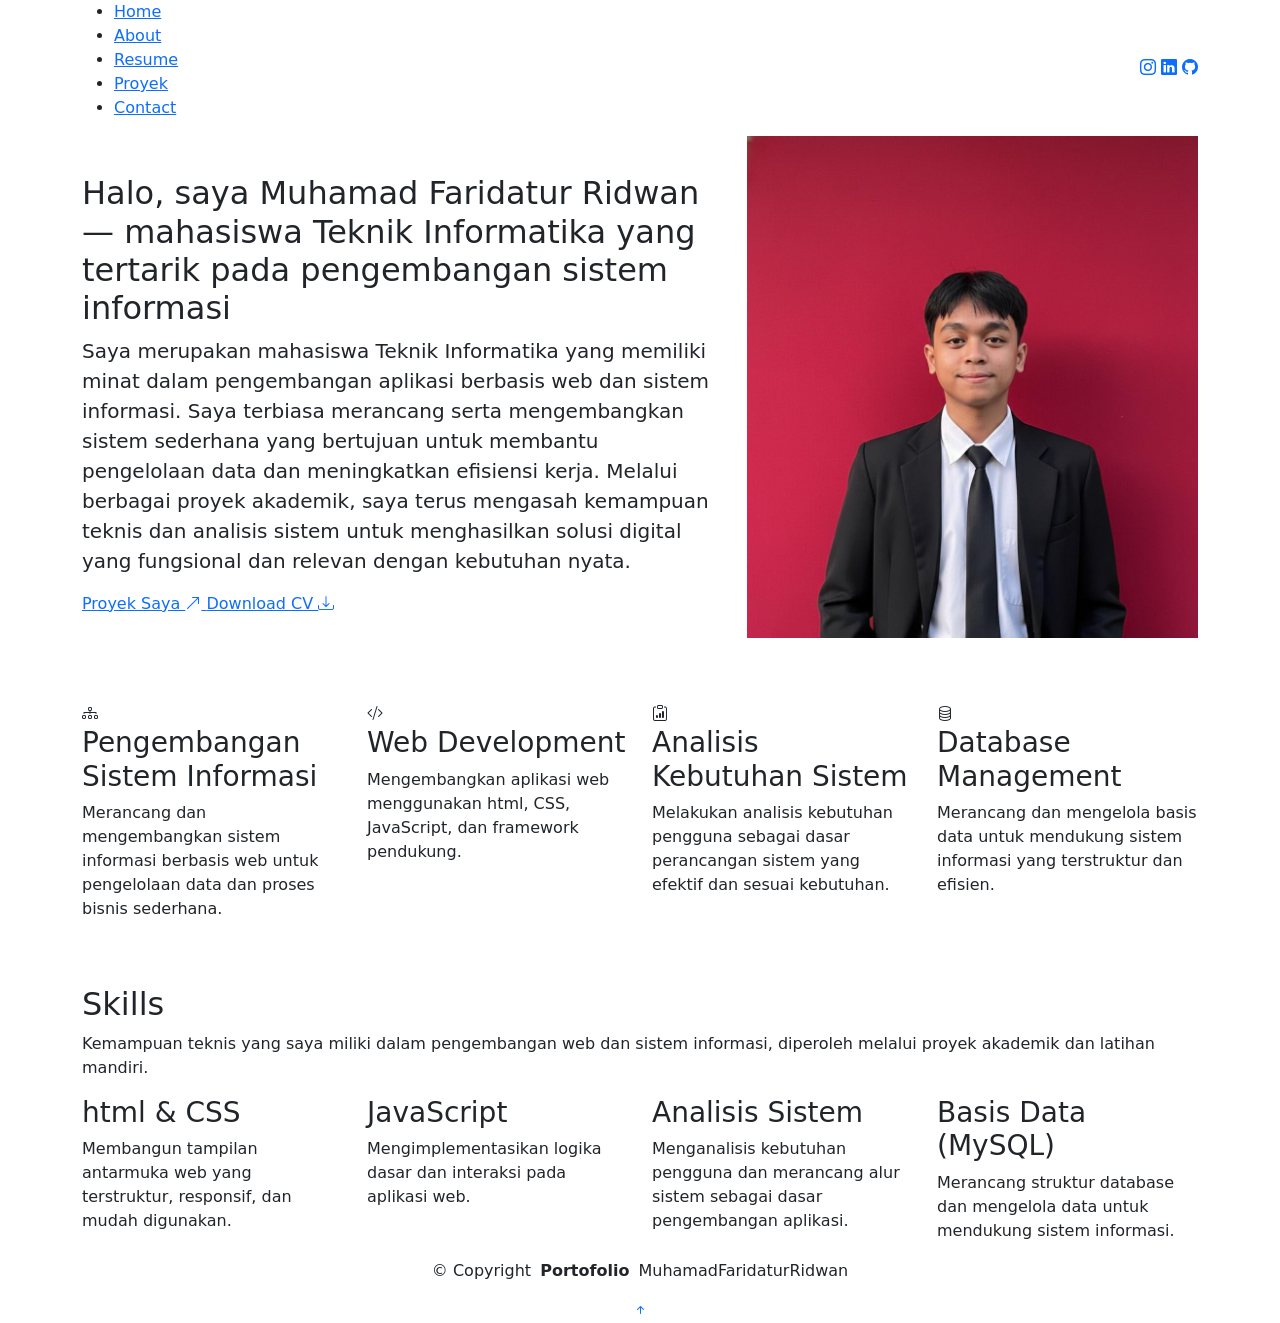
==== about.html @ bb651ae7 "tambah data" ====
<!DOCTYPE html>
<html lang="en">

<head>
  <meta charset="utf-8">
  <meta content="width=device-width, initial-scale=1.0" name="viewport">
  <title>About - Portofolio Farid</title>
  <meta name="description" content="">
  <meta name="keywords" content="">

  <!-- Favicons -->
  <link href="assets/img/favicon.png" rel="icon">
  <link href="assets/img/apple-touch-icon.png" rel="apple-touch-icon">

  <!-- Fonts -->
  <link href="https://fonts.googleapis.com" rel="preconnect">
  <link href="https://fonts.gstatic.com" rel="preconnect" crossorigin>
  <link href="https://fonts.googleapis.com/css2?family=Roboto:ital,wght@0,100;0,300;0,400;0,500;0,700;0,900;1,100;1,300;1,400;1,500;1,700;1,900&family=Poppins:ital,wght@0,100;0,200;0,300;0,400;0,500;0,600;0,700;0,800;0,900;1,100;1,200;1,300;1,400;1,500;1,600;1,700;1,800;1,900&family=Raleway:ital,wght@0,100;0,200;0,300;0,400;0,500;0,600;0,700;0,800;0,900;1,100;1,200;1,300;1,400;1,500;1,600;1,700;1,800;1,900&display=swap" rel="stylesheet">

  <!-- Vendor CSS Files -->
  <link href="assets/vendor/bootstrap/css/bootstrap.min.css" rel="stylesheet">
  <link href="assets/vendor/bootstrap-icons/bootstrap-icons.css" rel="stylesheet">
  <link href="assets/vendor/aos/aos.css" rel="stylesheet">
  <link href="assets/vendor/swiper/swiper-bundle.min.css" rel="stylesheet">
  <link href="assets/vendor/glightbox/css/glightbox.min.css" rel="stylesheet">

  <!-- Main CSS File -->
  <link href="assets/css/main.css" rel="stylesheet">

  <!-- =======================================================
  * Template Name: FolioOne
  * Template URL: https://bootstrapmade.com/folioone-bootstrap-Proyek-website-template/
  * Updated: Aug 23 2025 with Bootstrap v5.3.7
  * Author: BootstrapMade.com
  * License: https://bootstrapmade.com/license/
  ======================================================== -->
</head>

<body class="about-page">

  <header id="header" class="header d-flex align-items-center light-background sticky-top">
    <div class="container position-relative d-flex align-items-center justify-content-between">

      <!-- <a href="index.html" class="logo d-flex align-items-center me-auto me-xl-0">
      <img src="assets/img/logo.webp" alt="">
      <h1 class="sitename">FolioOne</h1> 
    </a> -->

      <nav id="navmenu" class="navmenu">
        <ul>
          <li><a href="index.html">Home</a></li>
          <li><a href="about.html" class="active">About</a></li>
          <li><a href="resume.html">Resume</a></li>
          <li><a href="proyek.html">Proyek</a></li>
          <li><a href="contact.html">Contact</a></li>
        </ul>
        <i class="mobile-nav-toggle d-xl-none bi bi-list"></i>
      </nav>

      <div class="header-social-links">
        <a href="https://www.instagram.com/mhmd.farid___?igsh=MWUzeWpzb3I0b295OQ%3D%3D&utm_source=qr" target="_blank"><i class="bi bi-instagram"></i></a>
        <a href="#" class="linkedin"><i class="bi bi-linkedin"></i></a>
        <a href="https://github.com/MuhamadFaridaturRidwan" target="_blank"><i class="bi bi-github"></i></a>
      </div>

    </div>
  </header>

  <main class="main">

    <!-- About Section -->
    <section id="about" class="about section">

      <div class="container" data-aos="fade-up" data-aos-delay="100">

        <!-- Intro + Photo -->
        <div class="row align-items-center justify-content-between gy-5 mb-5">
          <div class="col-lg-7" data-aos="fade-right" data-aos-delay="150">
            <div class="intro-content">
              <span class="eyebrow"></span>
              <h2 class="headline">Halo, saya Muhamad Faridatur Ridwan — mahasiswa Teknik Informatika yang tertarik pada pengembangan sistem informasi</h2>
              <p class="lead">
                Saya merupakan mahasiswa Teknik Informatika yang memiliki minat dalam pengembangan aplikasi berbasis web dan sistem informasi. Saya terbiasa merancang serta mengembangkan sistem sederhana yang bertujuan untuk membantu pengelolaan data dan meningkatkan efisiensi kerja. Melalui berbagai proyek akademik, saya terus mengasah kemampuan teknis dan analisis sistem untuk menghasilkan solusi digital yang fungsional dan relevan dengan kebutuhan nyata.
              </p>

              <div class="cta-group">
                <a href="proyek.html" class="btn-ghost">
                  Proyek Saya <i class="bi bi-arrow-up-right"></i>
                </a>
                <a href="https://docs.google.com/document/d/1pz1nrlSMj72e4f4Q3rbwVtAi1f0vHQRK/edit?usp=sharing&ouid=103524165525950523992&rtpof=true&sd=true" target="_blank" class="link-underline">
                  Download CV <i class="bi bi-download"></i>
                </a>
              </div>
            </div>
          </div>

          <div class="col-lg-5" data-aos="zoom-in" data-aos-delay="250">
            <figure class="profile-figure text-center text-lg-end">
              <img src="assets/img/profile/farid.jpeg" alt="Portrait of Alex" class="img-fluid profile-photo">
            </figure>
          </div>
        </div>
        <!-- End Intro + Photo -->

        <!-- Skills Grid -->
        <div class="mb-5">
          <div class="row g-4">
            <div class="col-6 col-md-4 col-lg-3" data-aos="fade-up" data-aos-delay="120">
              <div class="skill-item">
                <i class="bi bi-diagram-3"></i>
                <h3>Pengembangan Sistem Informasi</h3>
                <p>Merancang dan mengembangkan sistem informasi berbasis web untuk pengelolaan data dan proses bisnis sederhana.</p>
              </div>
            </div>
            <div class="col-6 col-md-4 col-lg-3" data-aos="fade-up" data-aos-delay="180">
              <div class="skill-item">
                <i class="bi bi-code-slash"></i>
                <h3>Web Development</h3>
                <p>Mengembangkan aplikasi web menggunakan html, CSS, JavaScript, dan framework pendukung.</p>
              </div>
            </div>
            <div class="col-6 col-md-4 col-lg-3" data-aos="fade-up" data-aos-delay="240">
              <div class="skill-item">
                <i class="bi bi-clipboard-data"></i>
                <h3>Analisis Kebutuhan Sistem</h3>
                <p>Melakukan analisis kebutuhan pengguna sebagai dasar perancangan sistem yang efektif dan sesuai kebutuhan.</p>
              </div>
            </div>
            <div class="col-6 col-md-4 col-lg-3" data-aos="fade-up" data-aos-delay="300">
              <div class="skill-item">
                <i class="bi bi-database"></i>
                <h3>Database Management</h3>
                <p>Merancang dan mengelola basis data untuk mendukung sistem informasi yang terstruktur dan efisien.</p>
              </div>
            </div>
          </div>
        </div>
        <!-- End Skills Grid -->

      </div>

    </section><!-- /About Section -->

        <!-- Skills Section -->
    <section id="skills" class="skills section">

        <!-- Section Title -->
        <div class="container section-title" data-aos="fade-up">
          <h2>Skills</h2>
          <p>Kemampuan teknis yang saya miliki dalam pengembangan web dan sistem informasi, diperoleh melalui proyek akademik dan latihan mandiri.</p>
        </div><!-- End Section Title -->

        <div class="container" data-aos="fade-up" data-aos-delay="100">

          <div class="row g-4 skills-animation">

            <div class="col-md-6 col-lg-3" data-aos="fade-up" data-aos-delay="100">
              <div class="skill-box">
                <h3>html & CSS</h3>
                <p>Membangun tampilan antarmuka web yang terstruktur, responsif, dan mudah digunakan.</p>
              </div>
            </div>

            <div class="col-md-6 col-lg-3" data-aos="fade-up" data-aos-delay="200">
              <div class="skill-box">
                <h3>JavaScript</h3>
                <p>Mengimplementasikan logika dasar dan interaksi pada aplikasi web.</p>
              </div>
            </div>

            <div class="col-md-6 col-lg-3" data-aos="fade-up" data-aos-delay="300">
              <div class="skill-box">
                <h3>Analisis Sistem</h3>
                <p>Menganalisis kebutuhan pengguna dan merancang alur sistem sebagai dasar pengembangan aplikasi.</p>
              </div>
            </div>

            <div class="col-md-6 col-lg-3" data-aos="fade-up" data-aos-delay="400">
              <div class="skill-box">
                <h3>Basis Data (MySQL)</h3>
                <p>Merancang struktur database dan mengelola data untuk mendukung sistem informasi.</p>
              </div>
            </div>

          </div>

        </div>

      </section><!-- /Skills Section -->

  </main>

  <footer id="footer" class="footer">

    <div class="container">
      <div class="copyright text-center ">
        <p>© <span>Copyright</span> <strong class="px-1 sitename">Portofolio</strong> <span>MuhamadFaridaturRidwan<br></span></p>
      </div>
    </div>

  </footer>

  <!-- Scroll Top -->
  <a href="#" id="scroll-top" class="scroll-top d-flex align-items-center justify-content-center"><i class="bi bi-arrow-up-short"></i></a>

  <!-- Preloader -->
  <div id="preloader"></div>

  <!-- Vendor JS Files -->
  <script src="assets/vendor/bootstrap/js/bootstrap.bundle.min.js"></script>
  <script src="assets/vendor/html-email-form/validate.js"></script>
  <script src="assets/vendor/aos/aos.js"></script>
  <script src="assets/vendor/typed.js/typed.umd.js"></script>
  <script src="assets/vendor/waypoints/noframework.waypoints.js"></script>
  <script src="assets/vendor/purecounter/purecounter_vanilla.js"></script>
  <script src="assets/vendor/swiper/swiper-bundle.min.js"></script>
  <script src="assets/vendor/imagesloaded/imagesloaded.pkgd.min.js"></script>
  <script src="assets/vendor/isotope-layout/isotope.pkgd.min.js"></script>
  <script src="assets/vendor/glightbox/js/glightbox.min.js"></script>

  <!-- Main JS File -->
  <script src="assets/js/main.js"></script>

</body>

</html>
---- assets/css/main.css ----
/**
* Template Name: FolioOne
* Template URL: https://bootstrapmade.com/folioone-bootstrap-portfolio-website-template/
* Updated: Aug 23 2025 with Bootstrap v5.3.7
* Author: BootstrapMade.com
* License: https://bootstrapmade.com/license/
*/

/*--------------------------------------------------------------
# Font & Color Variables
# Help: https://bootstrapmade.com/color-system/
--------------------------------------------------------------*/
/* Fonts */
:root {
  --default-font: "Roboto",  system-ui, -apple-system, "Segoe UI", Roboto, "Helvetica Neue", Arial, "Noto Sans", "Liberation Sans", sans-serif, "Apple Color Emoji", "Segoe UI Emoji", "Segoe UI Symbol", "Noto Color Emoji";
  --heading-font: "Raleway",  sans-serif;
  --nav-font: "Poppins",  sans-serif;
}

/* Global Colors - The following color variables are used throughout the website. Updating them here will change the color scheme of the entire website */
:root { 
  --background-color: #101a20; /* Background color for the entire website, including individual sections */
  --default-color: #e7f2f7; /* Default color used for the majority of the text content across the entire website */
  --heading-color: #ffffff; /* Color for headings, subheadings and title throughout the website */
  --accent-color: #1387c1; /* Accent color that represents your brand on the website. It's used for buttons, links, and other elements that need to stand out */
  --surface-color: #141f26; /* The surface color is used as a background of boxed elements within sections, such as cards, icon boxes, or other elements that require a visual separation from the global background. */
  --contrast-color: #ffffff; /* Contrast color for text, ensuring readability against backgrounds of accent, heading, or default colors. */
}

/* Nav Menu Colors - The following color variables are used specifically for the navigation menu. They are separate from the global colors to allow for more customization options */
:root {
  --nav-color: #ffffff;  /* The default color of the main navmenu links */
  --nav-hover-color: #1387c1; /* Applied to main navmenu links when they are hovered over or active */
  --nav-mobile-background-color: #213642; /* Used as the background color for mobile navigation menu */
  --nav-dropdown-background-color: #051117; /* Used as the background color for dropdown items that appear when hovering over primary navigation items */
  --nav-dropdown-color: #e7f2f7; /* Used for navigation links of the dropdown items in the navigation menu. */
  --nav-dropdown-hover-color: #1387c1; /* Similar to --nav-hover-color, this color is applied to dropdown navigation links when they are hovered over. */
}

/* Color Presets - These classes override global colors when applied to any section or element, providing reuse of the sam color scheme. */

.light-background {
  --background-color: #142027;
  --surface-color: #325264;
}

.dark-background {
  --background-color: #0b1419;
  --default-color: #ffffff;
  --heading-color: #ffffff;
  --surface-color: #252525;
  --contrast-color: #ffffff;
}

/* Smooth scroll */
:root {
  scroll-behavior: smooth;
}

/*--------------------------------------------------------------
# General Styling & Shared Classes
--------------------------------------------------------------*/
body {
  color: var(--default-color);
  background-color: var(--background-color);
  font-family: var(--default-font);
}

a {
  color: var(--accent-color);
  text-decoration: none;
  transition: 0.3s;
}

a:hover {
  color: color-mix(in srgb, var(--accent-color), transparent 25%);
  text-decoration: none;
}

h1,
h2,
h3,
h4,
h5,
h6 {
  color: var(--heading-color);
  font-family: var(--heading-font);
}

/* PHP Email Form Messages
------------------------------*/
.php-email-form .error-message {
  display: none;
  background: #df1529;
  color: #ffffff;
  text-align: left;
  padding: 15px;
  margin-bottom: 24px;
  font-weight: 600;
}

.php-email-form .sent-message {
  display: none;
  color: #ffffff;
  background: #059652;
  text-align: center;
  padding: 15px;
  margin-bottom: 24px;
  font-weight: 600;
}

.php-email-form .loading {
  display: none;
  background: var(--surface-color);
  text-align: center;
  padding: 15px;
  margin-bottom: 24px;
}

.php-email-form .loading:before {
  content: "";
  display: inline-block;
  border-radius: 50%;
  width: 24px;
  height: 24px;
  margin: 0 10px -6px 0;
  border: 3px solid var(--accent-color);
  border-top-color: var(--surface-color);
  animation: php-email-form-loading 1s linear infinite;
}

@keyframes php-email-form-loading {
  0% {
    transform: rotate(0deg);
  }

  100% {
    transform: rotate(360deg);
  }
}

/*--------------------------------------------------------------
# Global Header
--------------------------------------------------------------*/
.header {
  --background-color: rgba(255, 255, 255, 0);
  color: var(--default-color);
  background-color: var(--background-color);
  padding: 15px 0;
  transition: all 0.5s;
  z-index: 997;
  border-bottom: 1px solid color-mix(in srgb, var(--default-color), transparent 92%);
}

.header .logo {
  line-height: 1;
}

.header .logo img {
  max-height: 36px;
  margin-right: 8px;
}

.header .logo h1 {
  font-size: 32px;
  margin: 0;
  font-weight: 400;
  color: var(--heading-color);
}

.header .header-social-links {
  padding-right: 15px;
}

.header .header-social-links a {
  color: color-mix(in srgb, var(--default-color), transparent 40%);
  padding-left: 6px;
  display: inline-block;
  transition: 0.3s;
  font-size: 16px;
}

.header .header-social-links a:hover {
  color: var(--default-color);
}

.header .header-social-links a i {
  line-height: 0px;
}

@media (max-width: 1200px) {
  .header .logo {
    order: 1;
  }

  .header .header-social-links {
    order: 2;
  }

  .header .navmenu {
    order: 3;
  }
}

/* Global Header on Scroll
------------------------------*/
.scrolled .header {
  --background-color: rgba(16, 26, 32, 0.9);
}

/*--------------------------------------------------------------
# Navigation Menu
--------------------------------------------------------------*/
/* Desktop Navigation */
@media (min-width: 1200px) {
  .navmenu {
    padding: 0;
  }

  .navmenu ul {
    margin: 0;
    padding: 0;
    display: flex;
    list-style: none;
    align-items: center;
  }

  .navmenu li {
    position: relative;
  }

  .navmenu>ul>li {
    white-space: nowrap;
    padding: 15px 28px 15px 0;
  }

  .navmenu>ul>li:last-child {
    padding-right: 0;
  }

  .navmenu a,
  .navmenu a:focus {
    color: var(--nav-color);
    font-size: 15px;
    padding: 0 2px;
    font-family: var(--nav-font);
    font-weight: 400;
    display: flex;
    align-items: center;
    justify-content: space-between;
    white-space: nowrap;
    transition: 0.3s;
    position: relative;
  }

  .navmenu a i,
  .navmenu a:focus i {
    font-size: 12px;
    line-height: 0;
    margin-left: 5px;
    transition: 0.3s;
  }

  .navmenu>ul>li>a:before {
    content: "";
    position: absolute;
    height: 2px;
    bottom: -6px;
    left: 0;
    background-color: var(--nav-hover-color);
    visibility: hidden;
    width: 0px;
    transition: all 0.3s ease-in-out 0s;
  }

  .navmenu a:hover:before,
  .navmenu li:hover>a:before,
  .navmenu .active:before {
    visibility: visible;
    width: 25px;
  }

  .navmenu li:hover>a,
  .navmenu .active,
  .navmenu .active:focus {
    color: var(--nav-hover-color);
  }

  .navmenu .dropdown ul {
    margin: 0;
    padding: 10px 0;
    background: var(--nav-dropdown-background-color);
    display: block;
    position: absolute;
    visibility: hidden;
    left: -5px;
    top: 130%;
    opacity: 0;
    transition: 0.3s;
    border-radius: 4px;
    z-index: 99;
    box-shadow: 0px 0px 30px rgba(0, 0, 0, 0.1);
  }

  .navmenu .dropdown ul li {
    min-width: 200px;
  }

  .navmenu .dropdown ul a {
    padding: 10px 20px;
    font-size: 15px;
    text-transform: none;
    color: var(--nav-dropdown-color);
  }

  .navmenu .dropdown ul a i {
    font-size: 12px;
  }

  .navmenu .dropdown ul a:hover,
  .navmenu .dropdown ul .active:hover,
  .navmenu .dropdown ul li:hover>a {
    color: var(--nav-dropdown-hover-color);
  }

  .navmenu .dropdown:hover>ul {
    opacity: 1;
    top: 100%;
    visibility: visible;
  }

  .navmenu .dropdown .dropdown ul {
    top: 0;
    left: -90%;
    visibility: hidden;
  }

  .navmenu .dropdown .dropdown:hover>ul {
    opacity: 1;
    top: 0;
    left: -100%;
    visibility: visible;
  }
}

/* Mobile Navigation */
@media (max-width: 1199px) {
  .mobile-nav-toggle {
    color: var(--nav-color);
    font-size: 28px;
    line-height: 0;
    margin-right: 10px;
    cursor: pointer;
    transition: color 0.3s;
  }

  .navmenu {
    padding: 0;
    z-index: 9997;
  }

  .navmenu ul {
    display: none;
    list-style: none;
    position: absolute;
    inset: 60px 20px 20px 20px;
    padding: 10px 0;
    margin: 0;
    border-radius: 6px;
    background-color: var(--nav-mobile-background-color);
    border: 1px solid color-mix(in srgb, var(--default-color), transparent 90%);
    box-shadow: none;
    overflow-y: auto;
    transition: 0.3s;
    z-index: 9998;
  }

  .navmenu a,
  .navmenu a:focus {
    color: var(--nav-dropdown-color);
    padding: 10px 20px;
    font-family: var(--nav-font);
    font-size: 17px;
    font-weight: 500;
    display: flex;
    align-items: center;
    justify-content: space-between;
    white-space: nowrap;
    transition: 0.3s;
  }

  .navmenu a i,
  .navmenu a:focus i {
    font-size: 12px;
    line-height: 0;
    margin-left: 5px;
    width: 30px;
    height: 30px;
    display: flex;
    align-items: center;
    justify-content: center;
    border-radius: 50%;
    transition: 0.3s;
    background-color: color-mix(in srgb, var(--accent-color), transparent 90%);
  }

  .navmenu a i:hover,
  .navmenu a:focus i:hover {
    background-color: var(--accent-color);
    color: var(--contrast-color);
  }

  .navmenu a:hover,
  .navmenu .active,
  .navmenu .active:focus {
    color: var(--nav-dropdown-hover-color);
  }

  .navmenu .active i,
  .navmenu .active:focus i {
    background-color: var(--accent-color);
    color: var(--contrast-color);
    transform: rotate(180deg);
  }

  .navmenu .dropdown ul {
    position: static;
    display: none;
    z-index: 99;
    padding: 10px 0;
    margin: 10px 20px;
    background-color: var(--nav-dropdown-background-color);
    transition: all 0.5s ease-in-out;
  }

  .navmenu .dropdown ul ul {
    background-color: rgba(33, 37, 41, 0.1);
  }

  .navmenu .dropdown>.dropdown-active {
    display: block;
    background-color: rgba(33, 37, 41, 0.03);
  }

  .mobile-nav-active {
    overflow: hidden;
  }

  .mobile-nav-active .mobile-nav-toggle {
    color: #fff;
    position: absolute;
    font-size: 32px;
    top: 15px;
    right: 15px;
    margin-right: 0;
    z-index: 9999;
  }

  .mobile-nav-active .navmenu {
    position: fixed;
    overflow: hidden;
    inset: 0;
    background: rgba(33, 37, 41, 0.8);
    transition: 0.3s;
  }

  .mobile-nav-active .navmenu>ul {
    display: block;
  }
}

/*--------------------------------------------------------------
# Global Footer
--------------------------------------------------------------*/
.footer {
  color: var(--default-color);
  background-color: var(--background-color);
  font-size: 14px;
  padding: 40px 0;
  position: relative;
  border-top: 1px solid color-mix(in srgb, var(--default-color), transparent 92%);
}

.footer .copyright p {
  margin-bottom: 0;
}

.footer .social-links {
  margin-top: 20px;
}

.footer .social-links a {
  display: flex;
  align-items: center;
  justify-content: center;
  width: 40px;
  height: 40px;
  border-radius: 50%;
  border: 1px solid color-mix(in srgb, var(--default-color), transparent 50%);
  font-size: 16px;
  color: color-mix(in srgb, var(--default-color), transparent 50%);
  margin: 0 5px;
  transition: 0.3s;
}

.footer .social-links a:hover {
  color: var(--accent-color);
  border-color: var(--accent-color);
}

.footer .credits {
  margin-top: 10px;
  font-size: 13px;
  text-align: center;
}

/*--------------------------------------------------------------
# Preloader
--------------------------------------------------------------*/
#preloader {
  position: fixed;
  inset: 0;
  z-index: 9999;
  overflow: hidden;
  background-color: var(--background-color);
  transition: all 0.6s ease-out;
  width: 100%;
  height: 100vh;
}

#preloader:before,
#preloader:after {
  content: "";
  position: absolute;
  border: 4px solid var(--accent-color);
  border-radius: 50%;
  animation: animate-preloader 2s cubic-bezier(0, 0.2, 0.8, 1) infinite;
}

#preloader:after {
  animation-delay: -0.5s;
}

@keyframes animate-preloader {
  0% {
    width: 10px;
    height: 10px;
    top: calc(50% - 5px);
    left: calc(50% - 5px);
    opacity: 1;
  }

  100% {
    width: 72px;
    height: 72px;
    top: calc(50% - 36px);
    left: calc(50% - 36px);
    opacity: 0;
  }
}

/*--------------------------------------------------------------
# Scroll Top Button
--------------------------------------------------------------*/
.scroll-top {
  position: fixed;
  visibility: hidden;
  opacity: 0;
  right: 15px;
  bottom: -15px;
  z-index: 99999;
  background-color: var(--accent-color);
  width: 44px;
  height: 44px;
  border-radius: 50px;
  transition: all 0.4s;
}

.scroll-top i {
  font-size: 24px;
  color: var(--contrast-color);
  line-height: 0;
}

.scroll-top:hover {
  background-color: color-mix(in srgb, var(--accent-color), transparent 20%);
  color: var(--contrast-color);
}

.scroll-top.active {
  visibility: visible;
  opacity: 1;
  bottom: 15px;
}

/*--------------------------------------------------------------
# Disable aos animation delay on mobile devices
--------------------------------------------------------------*/
@media screen and (max-width: 768px) {
  [data-aos-delay] {
    transition-delay: 0 !important;
  }
}

/*--------------------------------------------------------------
# Global Page Titles & Breadcrumbs
--------------------------------------------------------------*/
.page-title {
  color: var(--default-color);
  background-color: var(--background-color);
  position: relative;
}

.page-title .heading {
  padding: 80px 0;
  border-top: 1px solid color-mix(in srgb, var(--default-color), transparent 90%);
}

.page-title .heading h1 {
  font-size: 38px;
  font-weight: 700;
}

.page-title nav {
  background-color: color-mix(in srgb, var(--default-color), transparent 96%);
  padding: 20px 0;
}

.page-title nav ol {
  display: flex;
  flex-wrap: wrap;
  list-style: none;
  padding: 0;
  margin: 0;
  font-size: 16px;
  font-weight: 400;
}

.page-title nav ol li+li {
  padding-left: 10px;
}

.page-title nav ol li+li::before {
  content: "/";
  display: inline-block;
  padding-right: 10px;
  color: color-mix(in srgb, var(--default-color), transparent 70%);
}

/*--------------------------------------------------------------
# Global Sections
--------------------------------------------------------------*/
section,
.section {
  color: var(--default-color);
  background-color: var(--background-color);
  padding: 60px 0;
  scroll-margin-top: 100px;
  overflow: clip;
}

@media (max-width: 1199px) {

  section,
  .section {
    scroll-margin-top: 66px;
  }
}

/*--------------------------------------------------------------
# Global Section Titles
--------------------------------------------------------------*/
.section-title {
  text-align: center;
  padding-bottom: 60px;
  position: relative;
}

.section-title h2 {
  font-size: 3.5rem;
  font-weight: 400;
  line-height: 1.2;
  color: var(--heading-color);
  margin-bottom: 1.5rem;
  letter-spacing: -1px;
}

@media (max-width: 768px) {
  .section-title h2 {
    font-size: 2.5rem;
  }
}

.section-title p {
  font-size: 1.125rem;
  line-height: 1.8;
  color: color-mix(in srgb, var(--default-color), transparent 25%);
  max-width: 900px;
  margin: 0 auto;
  text-wrap: balance;
}

/*--------------------------------------------------------------
# Hero Section
--------------------------------------------------------------*/
.hero {
  padding: 80px 0;
  min-height: 100vh;
  display: flex;
  align-items: center;
}

.hero .hero-content h1 {
  font-size: 3.5rem;
  font-weight: 700;
  margin-bottom: 1rem;
  line-height: 1.2;
}

.hero .hero-content h1 .highlight {
  color: var(--accent-color);
  position: relative;
}

.hero .hero-content h1 .highlight::after {
  content: "";
  position: absolute;
  bottom: 0;
  left: 0;
  width: 100%;
  height: 3px;
  background: linear-gradient(90deg, var(--accent-color), color-mix(in srgb, var(--accent-color), transparent 50%));
  border-radius: 2px;
}

@media (max-width: 768px) {
  .hero .hero-content h1 {
    font-size: 2.5rem;
  }
}

.hero .hero-content h2 {
  font-size: 1.5rem;
  font-weight: 400;
  margin-bottom: 2rem;
  color: color-mix(in srgb, var(--default-color), transparent 20%);
}

.hero .hero-content h2 .typed {
  color: var(--accent-color);
  font-weight: 600;
}

@media (max-width: 768px) {
  .hero .hero-content h2 {
    font-size: 1.25rem;
  }
}

.hero .hero-content p {
  font-size: 1.1rem;
  line-height: 1.6;
  margin-bottom: 2.5rem;
  color: color-mix(in srgb, var(--default-color), transparent 30%);
}

.hero .hero-actions {
  display: flex;
  gap: 1rem;
  margin-bottom: 3rem;
}

.hero .hero-actions .btn {
  padding: 12px 30px;
  border-radius: 50px;
  font-weight: 600;
  text-decoration: none;
  transition: all 0.3s ease;
  border: 2px solid;
}

.hero .hero-actions .btn.btn-primary {
  background: var(--accent-color);
  color: var(--contrast-color);
  border-color: var(--accent-color);
}

.hero .hero-actions .btn.btn-primary:hover {
  background: color-mix(in srgb, var(--accent-color), black 15%);
  border-color: color-mix(in srgb, var(--accent-color), black 15%);
  transform: translateY(-2px);
}

.hero .hero-actions .btn.btn-outline {
  background: transparent;
  color: var(--accent-color);
  border-color: var(--accent-color);
}

.hero .hero-actions .btn.btn-outline:hover {
  transform: translateY(-2px);
}

@media (max-width: 576px) {
  .hero .hero-actions {
    flex-direction: column;
  }

  .hero .hero-actions .btn {
    text-align: center;
  }
}

.hero .social-links {
  display: flex;
  gap: 1rem;
}

.hero .social-links a {
  width: 45px;
  height: 45px;
  background: var(--surface-color);
  border-radius: 50%;
  display: flex;
  align-items: center;
  justify-content: center;
  color: var(--default-color);
  font-size: 1.2rem;
  transition: all 0.3s ease;
}

.hero .social-links a:hover {
  background: var(--accent-color);
  color: var(--contrast-color);
  transform: translateY(-3px);
  box-shadow: 0 8px 25px color-mix(in srgb, var(--accent-color), transparent 70%);
}

.hero .hero-image {
  position: relative;
}

.hero .hero-image .image-wrapper {
  position: relative;
  max-width: 450px;
  margin: 0 auto;
}

.hero .hero-image .image-wrapper img {
  border-radius: 20px;
  box-shadow: 0 5px 15px color-mix(in srgb, var(--default-color), transparent 95%);
  transition: transform 0.3s ease;
}

.hero .hero-image .image-wrapper img:hover {
  transform: scale(1.02);
}

.hero .hero-image .floating-elements {
  position: absolute;
  top: 0;
  left: 0;
  right: 0;
  bottom: 0;
  pointer-events: none;
}

.hero .hero-image .floating-elements .floating-card {
  position: absolute;
  background: var(--surface-color);
  padding: 15px 20px;
  border-radius: 15px;
  box-shadow: 0 10px 30px color-mix(in srgb, var(--default-color), transparent 90%);
  display: flex;
  align-items: center;
  gap: 10px;
  font-weight: 600;
  animation: float 3s ease-in-out infinite;
}

.hero .hero-image .floating-elements .floating-card i {
  font-size: 1.5rem;
  color: var(--accent-color);
}

.hero .hero-image .floating-elements .floating-card.design {
  top: 10%;
  right: -10%;
  animation-delay: 0s;
}

.hero .hero-image .floating-elements .floating-card.code {
  bottom: 30%;
  left: -15%;
  animation-delay: 1s;
}

.hero .hero-image .floating-elements .floating-card.creativity {
  top: 60%;
  right: -5%;
  animation-delay: 2s;
}

@media (max-width: 992px) {
  .hero .hero-image .floating-elements .floating-card {
    display: none;
  }
}

@keyframes float {

  0%,
  100% {
    transform: translateY(0px);
  }

  50% {
    transform: translateY(-10px);
  }
}

@media (max-width: 992px) {
  .hero .hero-content {
    text-align: center;
    margin-bottom: 3rem;
  }
}

/*--------------------------------------------------------------
# About Section
--------------------------------------------------------------*/
.about .intro-content .eyebrow {
  display: inline-block;
  letter-spacing: 0.12em;
  text-transform: uppercase;
  font-size: 12px;
  color: color-mix(in srgb, var(--default-color), transparent 40%);
  margin-bottom: 16px;
}

.about .intro-content .headline {
  font-family: var(--heading-font);
  font-weight: 300;
  line-height: 1.2;
  font-size: clamp(28px, 4vw, 44px);
  margin: 0 0 24px 0;
}

.about .intro-content .lead {
  font-size: 18px;
  line-height: 1.8;
  color: color-mix(in srgb, var(--default-color), transparent 10%);
  margin-bottom: 24px;
}

.about .intro-content p {
  line-height: 1.8;
  margin-bottom: 24px;
  color: color-mix(in srgb, var(--default-color), transparent 5%);
}

.about .intro-content .cta-group {
  display: flex;
  gap: 24px;
  align-items: center;
  margin-top: 24px;
}

.about .intro-content .cta-group .btn-ghost {
  display: inline-flex;
  align-items: center;
  gap: 8px;
  padding: 12px 18px;
  border-radius: 6px;
  color: var(--accent-color);
  background: color-mix(in srgb, var(--accent-color), transparent 92%);
  border: 1px solid color-mix(in srgb, var(--accent-color), transparent 70%);
  transition: 0.3s ease-in-out;
}

.about .intro-content .cta-group .btn-ghost:hover,
.about .intro-content .cta-group .btn-ghost:focus {
  color: var(--contrast-color);
  background: var(--accent-color);
  border-color: var(--accent-color);
  outline: none;
  box-shadow: 0 0 0 3px color-mix(in srgb, var(--accent-color), transparent 70%);
}

.about .intro-content .cta-group .link-underline {
  display: inline-flex;
  align-items: center;
  gap: 8px;
  position: relative;
  color: var(--accent-color);
  padding-bottom: 4px;
  transition: 0.3s ease-in-out;
}

.about .intro-content .cta-group .link-underline::after {
  content: "";
  position: absolute;
  left: 0;
  right: 0;
  bottom: 0;
  height: 1px;
  background: color-mix(in srgb, var(--accent-color), transparent 40%);
  transform: scaleX(0.4);
  transform-origin: left;
  transition: 0.3s ease-in-out;
}

.about .intro-content .cta-group .link-underline:hover,
.about .intro-content .cta-group .link-underline:focus {
  color: color-mix(in srgb, var(--accent-color), transparent 10%);
  outline: none;
}

.about .intro-content .cta-group .link-underline:hover::after,
.about .intro-content .cta-group .link-underline:focus::after {
  transform: scaleX(1);
}

.about .profile-figure {
  margin: 0;
}

.about .profile-figure .profile-photo {
  width: 88%;
  max-width: 440px;
  border-radius: 18px;
  box-shadow: 0 10px 30px color-mix(in srgb, var(--default-color), transparent 92%);
  transform: translateY(0);
  transition: transform 0.3s ease-in-out;
}

.about .profile-figure .profile-caption {
  margin-top: 24px;
  display: flex;
  align-items: center;
  justify-content: center;
}

.about .profile-figure .profile-caption .meta {
  font-size: 14px;
  color: color-mix(in srgb, var(--default-color), transparent 20%);
}

.about .profile-figure .profile-caption .meta .funfact {
  font-size: 13px;
  margin-top: 4px;
  color: color-mix(in srgb, var(--default-color), transparent 35%);
}

.about .profile-figure:hover .profile-photo {
  transform: translateY(-4px);
}

.about .skill-item {
  padding: 24px;
  border-radius: 6px;
  transition: 0.3s ease-in-out;
  background: color-mix(in srgb, var(--surface-color), var(--accent-color) 2%);
  border: 1px solid color-mix(in srgb, var(--default-color), transparent 88%);
  height: 100%;
}

.about .skill-item i {
  font-size: 24px;
  color: var(--accent-color);
  margin-bottom: 16px;
  display: inline-block;
}

.about .skill-item h3 {
  font-size: 16px;
  margin-bottom: 6px;
  font-weight: 500;
}

.about .skill-item p {
  margin: 0;
  font-size: 14px;
  color: color-mix(in srgb, var(--default-color), transparent 25%);
}

.about .skill-item:hover {
  transform: translateY(-3px);
  border-color: color-mix(in srgb, var(--accent-color), transparent 60%);
  box-shadow: 0 10px 30px color-mix(in srgb, var(--default-color), transparent 92%);
}

.about .timeline-item {
  position: relative;
  padding-left: 26px;
}

.about .timeline-item time {
  display: inline-block;
  font-size: 12px;
  letter-spacing: 0.08em;
  text-transform: uppercase;
  color: color-mix(in srgb, var(--default-color), transparent 45%);
  margin-bottom: 6px;
}

.about .timeline-item h4 {
  font-size: 18px;
  font-weight: 400;
  margin: 0 0 6px;
}

.about .timeline-item p {
  font-size: 14px;
  color: color-mix(in srgb, var(--default-color), transparent 25%);
  margin: 0;
}

.about .timeline-item .dot {
  position: absolute;
  left: 0;
  top: 4px;
  width: 10px;
  height: 10px;
  border-radius: 50%;
  background: var(--accent-color);
  box-shadow: 0 0 0 6px color-mix(in srgb, var(--accent-color), transparent 80%);
}

.about .personal-quote {
  padding: 24px 0;
}

.about .personal-quote p {
  font-family: var(--heading-font);
  font-weight: 300;
  font-size: clamp(20px, 3vw, 28px);
  line-height: 1.5;
  color: color-mix(in srgb, var(--default-color), transparent 5%);
  margin: 0 auto;
  max-width: 800px;
}

.about .fact-pill {
  display: flex;
  align-items: center;
  justify-content: center;
  gap: 10px;
  padding: 10px 14px;
  border-radius: 999px;
  border: 1px solid color-mix(in srgb, var(--default-color), transparent 85%);
  background: var(--surface-color);
  color: color-mix(in srgb, var(--default-color), transparent 10%);
  transition: 0.3s ease-in-out;
}

.about .fact-pill i {
  color: var(--accent-color);
}

.about .fact-pill span {
  font-size: 14px;
}

.about .fact-pill:hover {
  transform: translateY(-2px);
  border-color: color-mix(in srgb, var(--accent-color), transparent 60%);
  box-shadow: 0 10px 30px color-mix(in srgb, var(--default-color), transparent 92%);
}

.about .fact-pill:focus-within {
  box-shadow: 0 0 0 3px color-mix(in srgb, var(--accent-color), transparent 70%);
}

@media (max-width: 992px) {
  .about .profile-figure {
    text-align: center !important;
  }

  .about .profile-figure .profile-photo {
    width: 72%;
  }

  .about .intro-content .cta-group {
    flex-wrap: wrap;
  }
}

@media (max-width: 576px) {
  .about .profile-figure .profile-photo {
    width: 100%;
  }
}

/*--------------------------------------------------------------
# Skills Section
--------------------------------------------------------------*/
.skills .skill-box {
  background-color: var(--surface-color);
  padding: 2rem;
  border-radius: 8px;
  box-shadow: 0 0 20px rgba(0, 0, 0, 0.05);
}

.skills .skill-box h3 {
  font-size: 1.2rem;
  margin-bottom: 1rem;
  font-weight: 600;
}

.skills .skill-box p {
  font-size: 0.9rem;
  margin-bottom: 0.8rem;
  opacity: 0.6;
}

.skills .skill-box .progress {
  background-color: color-mix(in srgb, var(--accent-color), transparent 85%);
  border-radius: 50px;
  height: 8px;
  margin-top: 5px;
  overflow: hidden;
}

.skills .skill-box .progress .progress-bar {
  background-color: var(--accent-color);
  height: 100%;
  position: relative;
  border-radius: 50px;
  transition: 0.9s;
  width: 1px;
}

/*--------------------------------------------------------------
# Stats Section
--------------------------------------------------------------*/
.stats .avatars {
  position: relative;
}

.stats .avatars img {
  width: 60px;
  height: 60px;
  border: 3px solid var(--accent-color);
  margin-right: -15px;
  transition: transform 0.3s ease;
}

.stats .avatars img:hover {
  transform: translateY(-5px);
  z-index: 2;
}

.stats .counters h2 {
  color: var(--heading-color);
  font-size: 48px;
  font-weight: 700;
  margin-bottom: 10px;
}

.stats .counters h2 span {
  display: inline-block;
}

.stats .counters p {
  color: var(--default-color);
  font-size: 18px;
  margin: 0;
  opacity: 0.9;
}

@media (max-width: 991px) {
  .stats .row {
    text-align: center;
  }

  .stats .avatars {
    justify-content: center;
    margin-bottom: 40px;
  }

  .stats .counters h2 {
    font-size: 36px;
  }

  .stats .counters p {
    font-size: 16px;
  }

  .stats .counters .col-md-4 {
    margin-bottom: 30px;
  }

  .stats .counters .col-md-4:last-child {
    margin-bottom: 0;
  }
}

@media (max-width: 576px) {
  .stats {
    padding: 60px 0;
  }

  .stats .avatars {
    flex-wrap: wrap;
    justify-content: center;
  }

  .stats .avatars img {
    margin: 0 -8px;
  }
}

/*--------------------------------------------------------------
# Testimonials Section
--------------------------------------------------------------*/
.testimonials .testimonials-carousel,
.testimonials .testimonials-slider {
  overflow: hidden;
}

.testimonials .testimonial-item .testimonial-content {
  border-left: 3px solid var(--accent-color);
  padding-left: 30px;
}

.testimonials .testimonial-item .testimonial-img {
  border-radius: 50%;
  border: 4px solid var(--background-color);
  margin: 0 auto;
}

.testimonials .testimonial-item h3 {
  font-size: 20px;
  font-weight: bold;
  margin: 10px 0 5px 0;
}

.testimonials .testimonial-item h4 {
  font-size: 14px;
  color: color-mix(in srgb, var(--default-color), transparent 40%);
  margin: 0 0 10px 0;
}

.testimonials .testimonial-item .stars i {
  color: #ffc107;
  margin: 0 1px;
}

.testimonials .testimonial-item .quote-icon-left,
.testimonials .testimonial-item .quote-icon-right {
  color: color-mix(in srgb, var(--accent-color), transparent 50%);
  font-size: 26px;
  line-height: 0;
}

.testimonials .testimonial-item .quote-icon-left {
  display: inline-block;
  left: -5px;
  position: relative;
}

.testimonials .testimonial-item .quote-icon-right {
  display: inline-block;
  right: -5px;
  position: relative;
  top: 10px;
  transform: scale(-1, -1);
}

.testimonials .testimonial-item p {
  font-style: italic;
}

.testimonials .swiper-wrapper {
  height: auto;
}

.testimonials .swiper-pagination {
  margin-top: 30px;
  position: relative;
}

.testimonials .swiper-pagination .swiper-pagination-bullet {
  width: 12px;
  height: 12px;
  background-color: color-mix(in srgb, var(--default-color), transparent 85%);
  opacity: 1;
}

.testimonials .swiper-pagination .swiper-pagination-bullet-active {
  background-color: var(--accent-color);
}

/*--------------------------------------------------------------
# Resume Section
--------------------------------------------------------------*/
.resume .resume-item {
  margin-bottom: 3rem;
}

.resume .resume-item .resume-title {
  font-size: 1.75rem;
  font-weight: 700;
  margin-bottom: 1.5rem;
  padding-bottom: 1.5rem;
  position: relative;
  color: var(--heading-color);
}

.resume .resume-item .resume-title::after {
  content: "";
  position: absolute;
  display: block;
  width: 50px;
  height: 3px;
  background: var(--accent-color);
  bottom: 0;
  left: 0;
}

.resume .resume-item .resume-content {
  padding-left: 1.25rem;
  border-left: 2px solid color-mix(in srgb, var(--accent-color), transparent 85%);
}

.resume .resume-item article {
  position: relative;
  margin-bottom: 2.5rem;
}

.resume .resume-item article::before {
  content: "";
  position: absolute;
  width: 16px;
  height: 16px;
  border-radius: 50%;
  left: -1.8rem;
  top: 0.25rem;
  background: var(--background-color);
  border: 2px solid var(--accent-color);
}

.resume .resume-item article h4 {
  font-size: 1.25rem;
  font-weight: 600;
  margin-bottom: 0.5rem;
  color: var(--heading-color);
}

.resume .resume-item article h5 {
  font-size: 1rem;
  background: color-mix(in srgb, var(--accent-color), transparent 92%);
  padding: 0.375rem 0.75rem;
  display: inline-block;
  font-weight: 600;
  margin: 0.5rem 0;
  color: var(--accent-color);
  border-radius: 4px;
}

.resume .resume-item article .institution,
.resume .resume-item article .company {
  font-size: 1rem;
  margin-bottom: 1rem;
  color: color-mix(in srgb, var(--default-color), transparent 25%);
}

.resume .resume-item article p {
  margin-bottom: 1rem;
}

.resume .resume-item article ul {
  padding-left: 1.25rem;
  margin-bottom: 0;
}

.resume .resume-item article ul li {
  padding-bottom: 0.75rem;
  position: relative;
}

.resume .resume-item article ul li:last-child {
  padding-bottom: 0;
}

.resume .skill-item {
  margin-bottom: 2rem;
}

.resume .skill-item h4 {
  font-size: 1rem;
  font-weight: 600;
  margin-bottom: 0.75rem;
  color: var(--heading-color);
}

.resume .skill-item .progress {
  height: 0.75rem;
  background-color: color-mix(in srgb, var(--accent-color), transparent 92%);
  border-radius: 1rem;
  overflow: visible;
}

.resume .skill-item .progress .progress-bar {
  background-color: var(--accent-color);
  position: relative;
  border-radius: 1rem;
  width: 0;
  transition: width 1s ease;
}

.resume .skill-item .progress .progress-bar::after {
  content: attr(aria-valuenow) "%";
  position: absolute;
  right: 0;
  top: -1.75rem;
  font-size: 0.875rem;
  font-weight: 600;
  color: var(--accent-color);
}

@media (max-width: 991.98px) {
  .resume .resume-item {
    margin-bottom: 2rem;
  }
}

@media (max-width: 767.98px) {
  .resume .resume-content {
    padding-left: 1rem !important;
  }

  .resume article::before {
    left: -2rem !important;
  }
}

/*--------------------------------------------------------------
# Services Section
--------------------------------------------------------------*/
.services .service-item {
  display: flex;
  background-color: var(--surface-color);
  border-radius: 12px;
  padding: 2rem;
  height: 100%;
  position: relative;
  overflow: hidden;
  box-shadow: 0 5px 20px rgba(0, 0, 0, 0.03);
  transition: all 0.4s ease;
}

.services .service-item::before {
  content: "";
  position: absolute;
  left: 0;
  top: 0;
  height: 100%;
  width: 4px;
  background-color: var(--accent-color);
  transform: scaleY(0);
  transform-origin: bottom;
  transition: transform 0.4s cubic-bezier(0.65, 0, 0.35, 1);
}

.services .service-item:hover {
  box-shadow: 0 10px 30px rgba(0, 0, 0, 0.08);
  transform: translateY(-5px);
}

.services .service-item:hover::before {
  transform: scaleY(1);
}

.services .service-item:hover .service-icon {
  background-color: var(--accent-color);
  color: var(--contrast-color);
  transform: rotateY(180deg);
}

.services .service-item:hover .service-icon i {
  transform: rotateY(180deg);
}

.services .service-item:hover .service-link i {
  transform: translateX(5px);
}

.services .service-icon {
  flex-shrink: 0;
  width: 70px;
  height: 70px;
  border-radius: 12px;
  background-color: color-mix(in srgb, var(--accent-color), transparent 90%);
  color: var(--accent-color);
  display: flex;
  align-items: center;
  justify-content: center;
  margin-right: 1.5rem;
  transition: all 0.5s ease;
}

.services .service-icon i {
  font-size: 2rem;
  transition: transform 0.5s ease;
}

.services .service-content {
  flex-grow: 1;
}

.services .service-content h3 {
  font-size: 1.4rem;
  margin-bottom: 1rem;
  font-weight: 700;
  color: var(--heading-color);
}

.services .service-content p {
  margin-bottom: 1.25rem;
  color: color-mix(in srgb, var(--default-color), transparent 20%);
}

.services .service-link {
  display: inline-flex;
  align-items: center;
  color: var(--accent-color);
  font-weight: 600;
  text-decoration: none;
  transition: color 0.3s ease;
}

.services .service-link span {
  margin-right: 0.5rem;
}

.services .service-link i {
  transition: transform 0.3s ease;
}

.services .service-link:hover {
  color: color-mix(in srgb, var(--accent-color), transparent 25%);
}

@media (max-width: 767.98px) {
  .services .service-item {
    padding: 1.5rem;
    margin-bottom: 1rem;
  }

  .services .service-icon {
    width: 60px;
    height: 60px;
    margin-right: 1rem;
  }

  .services .service-icon i {
    font-size: 1.5rem;
  }

  .services .service-content h3 {
    font-size: 1.2rem;
    margin-bottom: 0.75rem;
  }

  .services .service-content p {
    margin-bottom: 1rem;
    font-size: 0.95rem;
  }
}

@media (max-width: 575.98px) {
  .services .service-item {
    flex-direction: column;
    text-align: center;
  }

  .services .service-item::before {
    width: 100%;
    height: 4px;
    transform: scaleX(0);
    transform-origin: left;
  }

  .services .service-item:hover::before {
    transform: scaleX(1);
  }

  .services .service-icon {
    margin-right: 0;
    margin-bottom: 1.25rem;
  }

  .services .service-link {
    justify-content: center;
  }
}

/*--------------------------------------------------------------
# Service Details Section
--------------------------------------------------------------*/
.service-details .service-hero {
  margin-bottom: 4rem;
}

.service-details .service-hero .service-meta {
  display: flex;
  align-items: center;
  gap: 1rem;
  margin-bottom: 1.5rem;
}

.service-details .service-hero .service-meta .service-category {
  background: color-mix(in srgb, var(--accent-color), transparent 85%);
  color: var(--accent-color);
  padding: 0.5rem 1rem;
  border-radius: 20px;
  font-size: 0.85rem;
  font-weight: 500;
  letter-spacing: 0.5px;
}

.service-details .service-hero .service-meta .reading-time {
  color: color-mix(in srgb, var(--default-color), transparent 50%);
  font-size: 0.9rem;
  font-weight: 300;
}

.service-details .service-hero h1 {
  font-size: 3.5rem;
  font-weight: 300;
  line-height: 1.2;
  margin-bottom: 1.5rem;
  color: var(--heading-color);
  letter-spacing: -0.02em;
}

.service-details .service-hero .service-description {
  font-size: 1.25rem;
  line-height: 1.7;
  color: color-mix(in srgb, var(--default-color), transparent 25%);
  font-weight: 300;
  margin: 0;
}

.service-details .service-visual {
  margin-bottom: 4rem;
  overflow: hidden;
  border-radius: 4px;
}

.service-details .service-visual img {
  width: 100%;
  height: 400px;
  object-fit: cover;
  transition: transform 0.5s ease;
}

.service-details .service-visual img:hover {
  transform: scale(1.02);
}

.service-details .service-narrative {
  margin-bottom: 5rem;
}

.service-details .service-narrative h3 {
  font-size: 2rem;
  font-weight: 300;
  margin-bottom: 2rem;
  color: var(--heading-color);
  letter-spacing: -0.01em;
}

.service-details .service-narrative p {
  font-size: 1.1rem;
  line-height: 1.8;
  margin-bottom: 2rem;
  color: var(--default-color);
  font-weight: 300;
}

.service-details .benefits-grid {
  display: grid;
  grid-template-columns: repeat(auto-fit, minmax(280px, 1fr));
  gap: 2.5rem;
  margin-top: 3rem;
}

.service-details .benefits-grid .benefit-card {
  text-align: center;
  padding: 0;
}

.service-details .benefits-grid .benefit-card .benefit-icon {
  width: 60px;
  height: 60px;
  background: color-mix(in srgb, var(--accent-color), transparent 90%);
  border-radius: 50%;
  display: flex;
  align-items: center;
  justify-content: center;
  margin: 0 auto 1.5rem;
  transition: all 0.3s ease;
}

.service-details .benefits-grid .benefit-card .benefit-icon i {
  font-size: 1.5rem;
  color: var(--accent-color);
}

.service-details .benefits-grid .benefit-card:hover .benefit-icon {
  background: var(--accent-color);
  transform: translateY(-2px);
}

.service-details .benefits-grid .benefit-card:hover .benefit-icon i {
  color: var(--contrast-color);
}

.service-details .benefits-grid .benefit-card h4 {
  font-size: 1.2rem;
  font-weight: 400;
  margin-bottom: 1rem;
  color: var(--heading-color);
}

.service-details .benefits-grid .benefit-card p {
  font-size: 1rem;
  line-height: 1.6;
  color: color-mix(in srgb, var(--default-color), transparent 30%);
  margin: 0;
}

.service-details .timeline-section {
  margin-bottom: 4rem;
}

.service-details .timeline-section h3 {
  font-size: 2rem;
  font-weight: 300;
  margin-bottom: 3rem;
  color: var(--heading-color);
  letter-spacing: -0.01em;
}

.service-details .timeline-section .timeline {
  position: relative;
}

.service-details .timeline-section .timeline::before {
  content: "";
  position: absolute;
  left: 30px;
  top: 0;
  bottom: 0;
  width: 1px;
  background: color-mix(in srgb, var(--default-color), transparent 85%);
}

.service-details .timeline-section .timeline .timeline-item {
  position: relative;
  padding-left: 80px;
  margin-bottom: 3rem;
}

.service-details .timeline-section .timeline .timeline-item:last-child {
  margin-bottom: 0;
}

.service-details .timeline-section .timeline .timeline-item .timeline-marker {
  position: absolute;
  left: 0;
  top: 0;
  width: 60px;
  height: 60px;
  background: var(--surface-color);
  border: 2px solid color-mix(in srgb, var(--accent-color), transparent 70%);
  border-radius: 50%;
  display: flex;
  align-items: center;
  justify-content: center;
  z-index: 1;
}

.service-details .timeline-section .timeline .timeline-item .timeline-marker span {
  font-size: 1.2rem;
  font-weight: 500;
  color: var(--accent-color);
}

.service-details .timeline-section .timeline .timeline-item .timeline-content h4 {
  font-size: 1.3rem;
  font-weight: 400;
  margin-bottom: 0.75rem;
  color: var(--heading-color);
}

.service-details .timeline-section .timeline .timeline-item .timeline-content p {
  font-size: 1rem;
  line-height: 1.6;
  margin-bottom: 0.5rem;
  color: var(--default-color);
}

.service-details .timeline-section .timeline .timeline-item .timeline-content small {
  color: color-mix(in srgb, var(--default-color), transparent 40%);
  font-size: 0.9rem;
  font-weight: 500;
}

.service-details .service-sidebar {
  padding-left: 2rem;
}

@media (max-width: 992px) {
  .service-details .service-sidebar {
    padding-left: 0;
    margin-top: 4rem;
  }
}

.service-details .overview-card,
.service-details .success-story,
.service-details .consultation-form {
  background: var(--surface-color);
  border-radius: 8px;
  padding: 2.5rem;
  margin-bottom: 2.5rem;
  border: 1px solid color-mix(in srgb, var(--default-color), transparent 93%);
  transition: all 0.3s ease;
}

.service-details .overview-card:hover,
.service-details .success-story:hover,
.service-details .consultation-form:hover {
  border-color: color-mix(in srgb, var(--accent-color), transparent 80%);
}

.service-details .overview-card .overview-header h4 {
  font-size: 1.4rem;
  font-weight: 400;
  margin-bottom: 2rem;
  color: var(--heading-color);
}

.service-details .overview-card .overview-stats {
  display: grid;
  grid-template-columns: repeat(3, 1fr);
  gap: 1.5rem;
  margin-bottom: 2rem;
}

.service-details .overview-card .overview-stats .stat-item {
  text-align: center;
}

.service-details .overview-card .overview-stats .stat-item .stat-number {
  font-size: 2rem;
  font-weight: 300;
  color: var(--accent-color);
  line-height: 1;
  margin-bottom: 0.5rem;
}

.service-details .overview-card .overview-stats .stat-item .stat-label {
  font-size: 0.85rem;
  color: color-mix(in srgb, var(--default-color), transparent 40%);
  font-weight: 500;
  text-transform: uppercase;
  letter-spacing: 0.5px;
}

.service-details .overview-card .overview-details {
  border-top: 1px solid color-mix(in srgb, var(--default-color), transparent 90%);
  padding-top: 1.5rem;
}

.service-details .overview-card .overview-details .detail-row {
  display: flex;
  justify-content: space-between;
  align-items: center;
  margin-bottom: 1rem;
}

.service-details .overview-card .overview-details .detail-row:last-child {
  margin-bottom: 0;
}

.service-details .overview-card .overview-details .detail-row .detail-label {
  font-size: 0.95rem;
  color: color-mix(in srgb, var(--default-color), transparent 30%);
  font-weight: 400;
}

.service-details .overview-card .overview-details .detail-row .detail-value {
  font-size: 0.95rem;
  color: var(--heading-color);
  font-weight: 500;
}

.service-details .success-story .story-quote p {
  font-size: 1.1rem;
  line-height: 1.7;
  color: color-mix(in srgb, var(--default-color), transparent 20%);
  font-style: italic;
  margin-bottom: 2rem;
}

.service-details .success-story .story-author {
  display: flex;
  align-items: center;
  gap: 1rem;
  margin-bottom: 1.5rem;
}

.service-details .success-story .story-author .author-avatar {
  width: 50px;
  height: 50px;
  border-radius: 50%;
  object-fit: cover;
}

.service-details .success-story .story-author .author-details h5 {
  font-size: 1rem;
  font-weight: 500;
  margin-bottom: 0.25rem;
  color: var(--heading-color);
}

.service-details .success-story .story-author .author-details span {
  display: block;
  font-size: 0.9rem;
  color: color-mix(in srgb, var(--default-color), transparent 40%);
  margin-bottom: 0.25rem;
}

.service-details .success-story .story-author .author-details small {
  font-size: 0.8rem;
  color: color-mix(in srgb, var(--default-color), transparent 50%);
}

.service-details .success-story .story-metrics {
  display: grid;
  grid-template-columns: repeat(2, 1fr);
  gap: 1rem;
  padding-top: 1.5rem;
  border-top: 1px solid color-mix(in srgb, var(--default-color), transparent 90%);
}

.service-details .success-story .story-metrics .metric {
  text-align: center;
}

.service-details .success-story .story-metrics .metric .metric-value {
  font-size: 1.5rem;
  font-weight: 500;
  color: var(--accent-color);
  display: block;
  margin-bottom: 0.25rem;
}

.service-details .success-story .story-metrics .metric .metric-label {
  font-size: 0.8rem;
  color: color-mix(in srgb, var(--default-color), transparent 40%);
  text-transform: uppercase;
  letter-spacing: 0.5px;
}

.service-details .consultation-form .form-header {
  margin-bottom: 2rem;
}

.service-details .consultation-form .form-header h4 {
  font-size: 1.4rem;
  font-weight: 400;
  margin-bottom: 0.75rem;
  color: var(--heading-color);
}

.service-details .consultation-form .form-header p {
  font-size: 0.95rem;
  line-height: 1.6;
  color: color-mix(in srgb, var(--default-color), transparent 30%);
  margin: 0;
}

.service-details .consultation-form .form-group {
  margin-bottom: 1.5rem;
}

.service-details .consultation-form .form-input {
  width: 100%;
  padding: 1rem;
  border: 1px solid color-mix(in srgb, var(--default-color), transparent 85%);
  border-radius: 4px;
  font-size: 0.95rem;
  transition: all 0.3s ease;
  background: transparent;
}

.service-details .consultation-form .form-input:focus {
  outline: none;
  border-color: var(--accent-color);
  box-shadow: 0 0 0 3px color-mix(in srgb, var(--accent-color), transparent 90%);
}

.service-details .consultation-form input[type=text],
.service-details .consultation-form input[type=email],
.service-details .consultation-form input[type=tel],
.service-details .consultation-form select,
.service-details .consultation-form textarea {
  color: var(--default-color);
  background-color: var(--surface-color);
  font-size: 14px;
  border-color: color-mix(in srgb, var(--default-color), transparent 80%);
}

.service-details .consultation-form input[type=text]:focus,
.service-details .consultation-form input[type=email]:focus,
.service-details .consultation-form input[type=tel]:focus,
.service-details .consultation-form select:focus,
.service-details .consultation-form textarea:focus {
  border-color: var(--accent-color);
}

.service-details .consultation-form input[type=text]::placeholder,
.service-details .consultation-form input[type=email]::placeholder,
.service-details .consultation-form input[type=tel]::placeholder,
.service-details .consultation-form select::placeholder,
.service-details .consultation-form textarea::placeholder {
  color: color-mix(in srgb, var(--default-color), transparent 70%);
}

.service-details .consultation-form .btn-consultation {
  background: var(--accent-color);
  color: var(--contrast-color);
  border: none;
  padding: 1rem 2rem;
  border-radius: 4px;
  font-size: 0.95rem;
  font-weight: 500;
  width: 100%;
  display: flex;
  align-items: center;
  justify-content: center;
  gap: 0.5rem;
  transition: all 0.3s ease;
  text-transform: none;
}

.service-details .consultation-form .btn-consultation:hover {
  background: color-mix(in srgb, var(--accent-color), transparent 10%);
  transform: translateY(-1px);
}

.service-details .consultation-form .btn-consultation i {
  font-size: 0.9rem;
}

@media (max-width: 768px) {
  .service-details .service-hero h1 {
    font-size: 2.5rem;
  }

  .service-details .service-hero .service-description {
    font-size: 1.1rem;
  }

  .service-details .service-visual img {
    height: 250px;
  }

  .service-details .benefits-grid {
    grid-template-columns: 1fr;
    gap: 2rem;
  }

  .service-details .timeline-section .timeline::before {
    left: 20px;
  }

  .service-details .timeline-section .timeline .timeline-item {
    padding-left: 60px;
  }

  .service-details .timeline-section .timeline .timeline-item .timeline-marker {
    width: 40px;
    height: 40px;
  }

  .service-details .timeline-section .timeline .timeline-item .timeline-marker span {
    font-size: 1rem;
  }

  .service-details .overview-card .overview-stats {
    grid-template-columns: 1fr;
    gap: 1rem;
  }
}

/*--------------------------------------------------------------
# Portfolio Section
--------------------------------------------------------------*/
.portfolio .portfolio-filters {
  display: flex;
  justify-content: center;
  flex-wrap: wrap;
  gap: 10px;
  margin-bottom: 30px;
  padding: 0;
  list-style: none;
}

.portfolio .portfolio-filters li {
  padding: 8px 20px;
  font-size: 0.95rem;
  font-weight: 500;
  border-radius: 30px;
  cursor: pointer;
  transition: all 0.3s ease;
  background-color: color-mix(in srgb, var(--accent-color), transparent 90%);
  color: var(--accent-color);
}

.portfolio .portfolio-filters li:hover {
  background-color: color-mix(in srgb, var(--accent-color), transparent 80%);
}

.portfolio .portfolio-filters li.filter-active {
  background-color: var(--accent-color);
  color: var(--contrast-color);
}

.portfolio .portfolio-card {
  background-color: var(--surface-color);
  border-radius: 10px;
  overflow: hidden;
  box-shadow: 0 5px 15px rgba(0, 0, 0, 0.05);
  margin-bottom: 30px;
  transition: all 0.3s ease;
}

.portfolio .portfolio-card:hover {
  transform: translateY(-10px);
  box-shadow: 0 10px 30px rgba(0, 0, 0, 0.1);
}

.portfolio .portfolio-card:hover .portfolio-img .portfolio-overlay {
  opacity: 1;
}

.portfolio .portfolio-card:hover .portfolio-img img {
  transform: scale(1.1);
}

.portfolio .portfolio-card .portfolio-img {
  position: relative;
  overflow: hidden;
}

.portfolio .portfolio-card .portfolio-img img {
  width: 100%;
  height: auto;
  transition: transform 0.5s ease;
}

.portfolio .portfolio-card .portfolio-img .portfolio-overlay {
  position: absolute;
  top: 0;
  left: 0;
  width: 100%;
  height: 100%;
  background: rgba(0, 0, 0, 0.6);
  display: flex;
  align-items: center;
  justify-content: center;
  gap: 15px;
  opacity: 0;
  transition: all 0.3s ease;
}

.portfolio .portfolio-card .portfolio-img .portfolio-overlay a {
  width: 45px;
  height: 45px;
  background-color: var(--accent-color);
  color: var(--contrast-color);
  border-radius: 50%;
  display: flex;
  align-items: center;
  justify-content: center;
  font-size: 1.2rem;
  transition: all 0.3s ease;
}

.portfolio .portfolio-card .portfolio-img .portfolio-overlay a:hover {
  background-color: color-mix(in srgb, var(--accent-color), #fff 20%);
  transform: translateY(-5px);
}

.portfolio .portfolio-card .portfolio-info {
  padding: 20px;
}

.portfolio .portfolio-card .portfolio-info h4 {
  font-size: 1.2rem;
  font-weight: 700;
  margin-bottom: 5px;
  color: var(--heading-color);
}

.portfolio .portfolio-card .portfolio-info p {
  font-size: 0.9rem;
  color: var(--default-color);
  margin-bottom: 10px;
}

.portfolio .portfolio-card .portfolio-info .portfolio-tags {
  display: flex;
  flex-wrap: wrap;
  gap: 8px;
}

.portfolio .portfolio-card .portfolio-info .portfolio-tags span {
  font-size: 0.8rem;
  padding: 4px 12px;
  border-radius: 20px;
  background-color: color-mix(in srgb, var(--accent-color), transparent 90%);
  color: var(--accent-color);
}

.portfolio .btn-primary {
  background-color: var(--accent-color);
  border-color: var(--accent-color);
  color: var(--contrast-color);
  padding: 12px 30px;
  font-weight: 600;
  border-radius: 5px;
  transition: all 0.3s ease;
}

.portfolio .btn-primary:hover {
  background-color: color-mix(in srgb, var(--accent-color), #000 10%);
  border-color: color-mix(in srgb, var(--accent-color), #000 10%);
  transform: translateY(-3px);
  box-shadow: 0 5px 15px rgba(0, 0, 0, 0.1);
}

/*--------------------------------------------------------------
# Portfolio Details Section
--------------------------------------------------------------*/
.portfolio-details {
  --section-spacing: 2.5rem;
}

.portfolio-details .portfolio-details-media {
  position: relative;
}

.portfolio-details .portfolio-details-media .main-image {
  margin-bottom: 1rem;
  border-radius: 20px;
  overflow: hidden;
  box-shadow: 0 10px 30px rgba(0, 0, 0, 0.08);
}

.portfolio-details .portfolio-details-media .main-image .portfolio-details-slider {
  position: relative;
}

.portfolio-details .portfolio-details-media .main-image .portfolio-details-slider .swiper-wrapper {
  height: auto !important;
}

.portfolio-details .portfolio-details-media .main-image .portfolio-details-slider .swiper-slide img {
  aspect-ratio: 3/2;
  object-fit: cover;
  width: 100%;
}

.portfolio-details .portfolio-details-media .main-image .portfolio-details-slider .swiper-button-next,
.portfolio-details .portfolio-details-media .main-image .portfolio-details-slider .swiper-button-prev {
  background-color: var(--contrast-color);
  width: 40px;
  height: 40px;
  border-radius: 50%;
  transition: all 0.3s ease;
}

.portfolio-details .portfolio-details-media .main-image .portfolio-details-slider .swiper-button-next:after,
.portfolio-details .portfolio-details-media .main-image .portfolio-details-slider .swiper-button-prev:after {
  font-size: 16px;
  color: var(--accent-color);
  font-weight: bold;
}

.portfolio-details .portfolio-details-media .main-image .portfolio-details-slider .swiper-button-next:hover,
.portfolio-details .portfolio-details-media .main-image .portfolio-details-slider .swiper-button-prev:hover {
  background-color: var(--accent-color);
}

.portfolio-details .portfolio-details-media .main-image .portfolio-details-slider .swiper-button-next:hover:after,
.portfolio-details .portfolio-details-media .main-image .portfolio-details-slider .swiper-button-prev:hover:after {
  color: var(--contrast-color);
}

.portfolio-details .portfolio-details-media .thumbnail-grid img {
  height: 80px;
  object-fit: cover;
  border-radius: 8px;
  cursor: pointer;
  transition: all 0.3s ease;
  box-shadow: 0 4px 10px rgba(0, 0, 0, 0.05);
}

.portfolio-details .portfolio-details-media .thumbnail-grid img:hover {
  transform: translateY(-5px);
  box-shadow: 0 8px 15px rgba(0, 0, 0, 0.1);
}

.portfolio-details .portfolio-details-media .tech-stack-badges {
  display: flex;
  flex-wrap: wrap;
  gap: 10px;
  margin-top: 1.5rem;
}

.portfolio-details .portfolio-details-media .tech-stack-badges span {
  display: inline-block;
  padding: 6px 12px;
  font-size: 13px;
  font-weight: 500;
  border-radius: 20px;
  background-color: color-mix(in srgb, var(--heading-color), transparent 85%);
  color: var(--heading-color);
  transition: all 0.3s ease;
}

.portfolio-details .portfolio-details-media .tech-stack-badges span:hover {
  background-color: color-mix(in srgb, var(--heading-color), transparent 70%);
  transform: translateY(-2px);
}

.portfolio-details .portfolio-details-content {
  padding: 0 0 0 2rem;
  height: 100%;
  display: flex;
  flex-direction: column;
}

.portfolio-details .portfolio-details-content .project-meta {
  display: flex;
  flex-wrap: wrap;
  justify-content: space-between;
  margin-bottom: 1.5rem;
}

.portfolio-details .portfolio-details-content .project-meta .badge-wrapper .project-badge {
  display: inline-block;
  padding: 8px 16px;
  background-color: color-mix(in srgb, var(--accent-color), transparent 90%);
  color: var(--accent-color);
  border-radius: 30px;
  font-weight: 600;
  font-size: 14px;
}

.portfolio-details .portfolio-details-content .project-meta .date-client {
  display: flex;
  gap: 1.5rem;
}

.portfolio-details .portfolio-details-content .project-meta .date-client .meta-item {
  display: flex;
  align-items: center;
  font-size: 14px;
  color: color-mix(in srgb, var(--default-color), transparent 30%);
}

.portfolio-details .portfolio-details-content .project-meta .date-client .meta-item i {
  margin-right: 6px;
  color: var(--accent-color);
}

.portfolio-details .portfolio-details-content .project-title {
  font-size: 2.2rem;
  margin-bottom: 1rem;
  font-weight: 700;
  line-height: 1.2;
  color: var(--heading-color);
}

.portfolio-details .portfolio-details-content .project-website {
  display: flex;
  align-items: center;
  margin-bottom: 1.5rem;
}

.portfolio-details .portfolio-details-content .project-website i {
  font-size: 22px;
  color: var(--accent-color);
  margin-right: 8px;
}

.portfolio-details .portfolio-details-content .project-website a {
  font-weight: 500;
  transition: all 0.3s;
}

.portfolio-details .portfolio-details-content .project-website a:hover {
  letter-spacing: 0.5px;
}

.portfolio-details .portfolio-details-content .project-overview {
  margin-bottom: var(--section-spacing);
}

.portfolio-details .portfolio-details-content .project-overview .lead {
  font-size: 1.1rem;
  line-height: 1.7;
  color: color-mix(in srgb, var(--default-color), transparent 15%);
  margin-bottom: 1.5rem;
}

.portfolio-details .portfolio-details-content .project-overview .project-accordion .accordion-item {
  border: none;
  background: none;
  margin-bottom: 10px;
}

.portfolio-details .portfolio-details-content .project-overview .project-accordion .accordion-item .accordion-header .accordion-button {
  padding: 1rem;
  font-weight: 600;
  font-size: 1rem;
  color: var(--heading-color);
  background-color: color-mix(in srgb, var(--surface-color), transparent 70%);
  border-radius: 8px !important;
  box-shadow: none;
}

.portfolio-details .portfolio-details-content .project-overview .project-accordion .accordion-item .accordion-header .accordion-button:not(.collapsed) {
  background-color: var(--surface-color);
  color: var(--accent-color);
  border-bottom-left-radius: 0 !important;
  border-bottom-right-radius: 0 !important;
  box-shadow: 0 4px 10px rgba(0, 0, 0, 0.03);
}

.portfolio-details .portfolio-details-content .project-overview .project-accordion .accordion-item .accordion-header .accordion-button:not(.collapsed) i {
  color: var(--accent-color);
}

.portfolio-details .portfolio-details-content .project-overview .project-accordion .accordion-item .accordion-header .accordion-button::after {
  background-size: 14px;
  width: 14px;
  height: 14px;
}

.portfolio-details .portfolio-details-content .project-overview .project-accordion .accordion-item .accordion-header .accordion-button i {
  font-size: 1.1rem;
}

.portfolio-details .portfolio-details-content .project-overview .project-accordion .accordion-item .accordion-body {
  padding: 1rem;
  background-color: var(--surface-color);
  border-bottom-left-radius: 8px;
  border-bottom-right-radius: 8px;
}

.portfolio-details .portfolio-details-content .project-overview .project-accordion .accordion-item .accordion-body p {
  margin-bottom: 0;
  color: color-mix(in srgb, var(--default-color), transparent 25%);
  line-height: 1.6;
}

.portfolio-details .portfolio-details-content .project-features {
  margin-bottom: var(--section-spacing);
}

.portfolio-details .portfolio-details-content .project-features h3 {
  display: flex;
  align-items: center;
  font-size: 1.25rem;
  margin-bottom: 1.2rem;
}

.portfolio-details .portfolio-details-content .project-features h3 i {
  margin-right: 10px;
  color: var(--accent-color);
  font-size: 1.1em;
}

.portfolio-details .portfolio-details-content .project-features .feature-list {
  list-style: none;
  padding-left: 0;
}

.portfolio-details .portfolio-details-content .project-features .feature-list li {
  display: flex;
  align-items: center;
  padding: 8px 0;
  font-size: 15px;
  color: color-mix(in srgb, var(--default-color), transparent 15%);
}

.portfolio-details .portfolio-details-content .project-features .feature-list li i {
  color: var(--accent-color);
  margin-right: 10px;
  font-size: 1.1em;
}

.portfolio-details .portfolio-details-content .cta-buttons {
  display: flex;
  flex-wrap: wrap;
  gap: 1rem;
  margin-top: auto;
}

.portfolio-details .portfolio-details-content .cta-buttons .btn-view-project {
  padding: 12px 28px;
  background-color: var(--accent-color);
  color: var(--contrast-color);
  border-radius: 30px;
  font-weight: 500;
  transition: all 0.3s ease;
}

.portfolio-details .portfolio-details-content .cta-buttons .btn-view-project:hover {
  background-color: color-mix(in srgb, var(--accent-color), black 15%);
  transform: translateY(-3px);
  box-shadow: 0 8px 15px rgba(0, 0, 0, 0.1);
}

.portfolio-details .portfolio-details-content .cta-buttons .btn-next-project {
  padding: 12px 28px;
  background-color: color-mix(in srgb, var(--heading-color), transparent 90%);
  color: var(--heading-color);
  border-radius: 30px;
  font-weight: 500;
  transition: all 0.3s ease;
  display: flex;
  align-items: center;
  gap: 8px;
}

.portfolio-details .portfolio-details-content .cta-buttons .btn-next-project i {
  transition: transform 0.3s ease;
}

.portfolio-details .portfolio-details-content .cta-buttons .btn-next-project:hover {
  background-color: color-mix(in srgb, var(--heading-color), transparent 80%);
}

.portfolio-details .portfolio-details-content .cta-buttons .btn-next-project:hover i {
  transform: translateX(3px);
}

@media (max-width: 1199.98px) {
  .portfolio-details .portfolio-details-content {
    padding-left: 1rem;
  }
}

@media (max-width: 991.98px) {
  .portfolio-details .portfolio-details-content {
    padding: 2rem 0 0 0;
  }

  .portfolio-details .portfolio-details-content .cta-buttons {
    margin-top: 2rem;
  }
}

@media (max-width: 767.98px) {
  .portfolio-details .project-meta {
    flex-direction: column;
    gap: 1rem;
  }

  .portfolio-details .project-meta .date-client {
    flex-direction: column;
    gap: 0.5rem;
  }

  .portfolio-details .cta-buttons {
    flex-direction: column;
    width: 100%;
  }

  .portfolio-details .cta-buttons a {
    width: 100%;
    text-align: center;
  }
}

/*--------------------------------------------------------------
# Contact Section
--------------------------------------------------------------*/
.contact .info-box {
  background-color: var(--surface-color);
  padding: 3rem;
  border-radius: 1rem;
  height: 100%;
}

.contact .info-box h3 {
  color: var(--contrast-color);
  font-size: 2rem;
  margin-bottom: 1rem;
}

@media (max-width: 767.98px) {
  .contact .info-box h3 {
    font-size: 1.75rem;
  }
}

.contact .info-box p {
  opacity: 0.8;
  margin-bottom: 2rem;
}

.contact .info-box a {
  color: var(--contrast-color);
}

@media (max-width: 992px) {
  .contact .info-box {
    padding: 1.5rem;
  }
}

.contact .info-item {
  display: flex;
  gap: 1.5rem;
  margin-bottom: 2rem;
}

.contact .info-item:last-child {
  margin-bottom: 0;
}

.contact .info-item .icon-box {
  width: 3.5rem;
  height: 3.5rem;
  background-color: var(--surface-color);
  border-radius: 50%;
  display: flex;
  align-items: center;
  justify-content: center;
  flex-shrink: 0;
  transition: 0.3s;
}

.contact .info-item .icon-box i {
  font-size: 1.5rem;
  color: var(--contrast-color);
}

.contact .info-item:hover .icon-box {
  background-color: var(--accent-color);
}

.contact .info-item .content h4 {
  color: var(--contrast-color);
  font-size: 1.25rem;
  margin-bottom: 0.5rem;
  font-weight: 700;
}

.contact .info-item .content p {
  margin-bottom: 0.25rem;
  font-size: 0.95rem;
}

.contact .info-item .content p:last-child {
  margin-bottom: 0;
}

.contact .contact-form {
  background-color: var(--surface-color);
  padding: 3rem;
  border-radius: 1rem;
  height: 100%;
  box-shadow: 0 0 25px rgba(0, 0, 0, 0.05);
}

@media (max-width: 992px) {
  .contact .contact-form {
    padding: 1.5rem;
  }
}

.contact .contact-form h3 {
  font-size: 2rem;
  margin-bottom: 1rem;
}

@media (max-width: 768px) {
  .contact .contact-form h3 {
    font-size: 1.75rem;
  }
}

.contact .contact-form p {
  color: color-mix(in srgb, var(--default-color), transparent 25%);
  margin-bottom: 2rem;
}

.contact .contact-form .form-control,
.contact .contact-form .form-select {
  padding: 0.875rem 1.25rem;
  border-color: color-mix(in srgb, var(--default-color), transparent 90%);
  border-radius: 0.5rem;
  background-color: transparent;
  color: var(--default-color);
}

.contact .contact-form .form-control:focus,
.contact .contact-form .form-select:focus {
  box-shadow: none;
  border-color: var(--accent-color);
}

.contact .contact-form .form-control::placeholder,
.contact .contact-form .form-select::placeholder {
  color: color-mix(in srgb, var(--default-color), transparent 50%);
}

.contact .contact-form .btn {
  background-color: color-mix(in srgb, var(--surface-color), transparent 80%);
  color: var(--contrast-color);
  padding: 1rem 2rem;
  border-radius: 2rem;
  display: inline-flex;
  align-items: center;
  gap: 0.5rem;
  transition: 0.3s;
}

.contact .contact-form .btn i {
  font-size: 1.25rem;
}

.contact .contact-form .btn:hover {
  background-color: color-mix(in srgb, var(--surface-color), transparent 70%);
}

/*--------------------------------------------------------------
# Starter Section Section
--------------------------------------------------------------*/
.starter-section {
  /* Add your styles here */
}
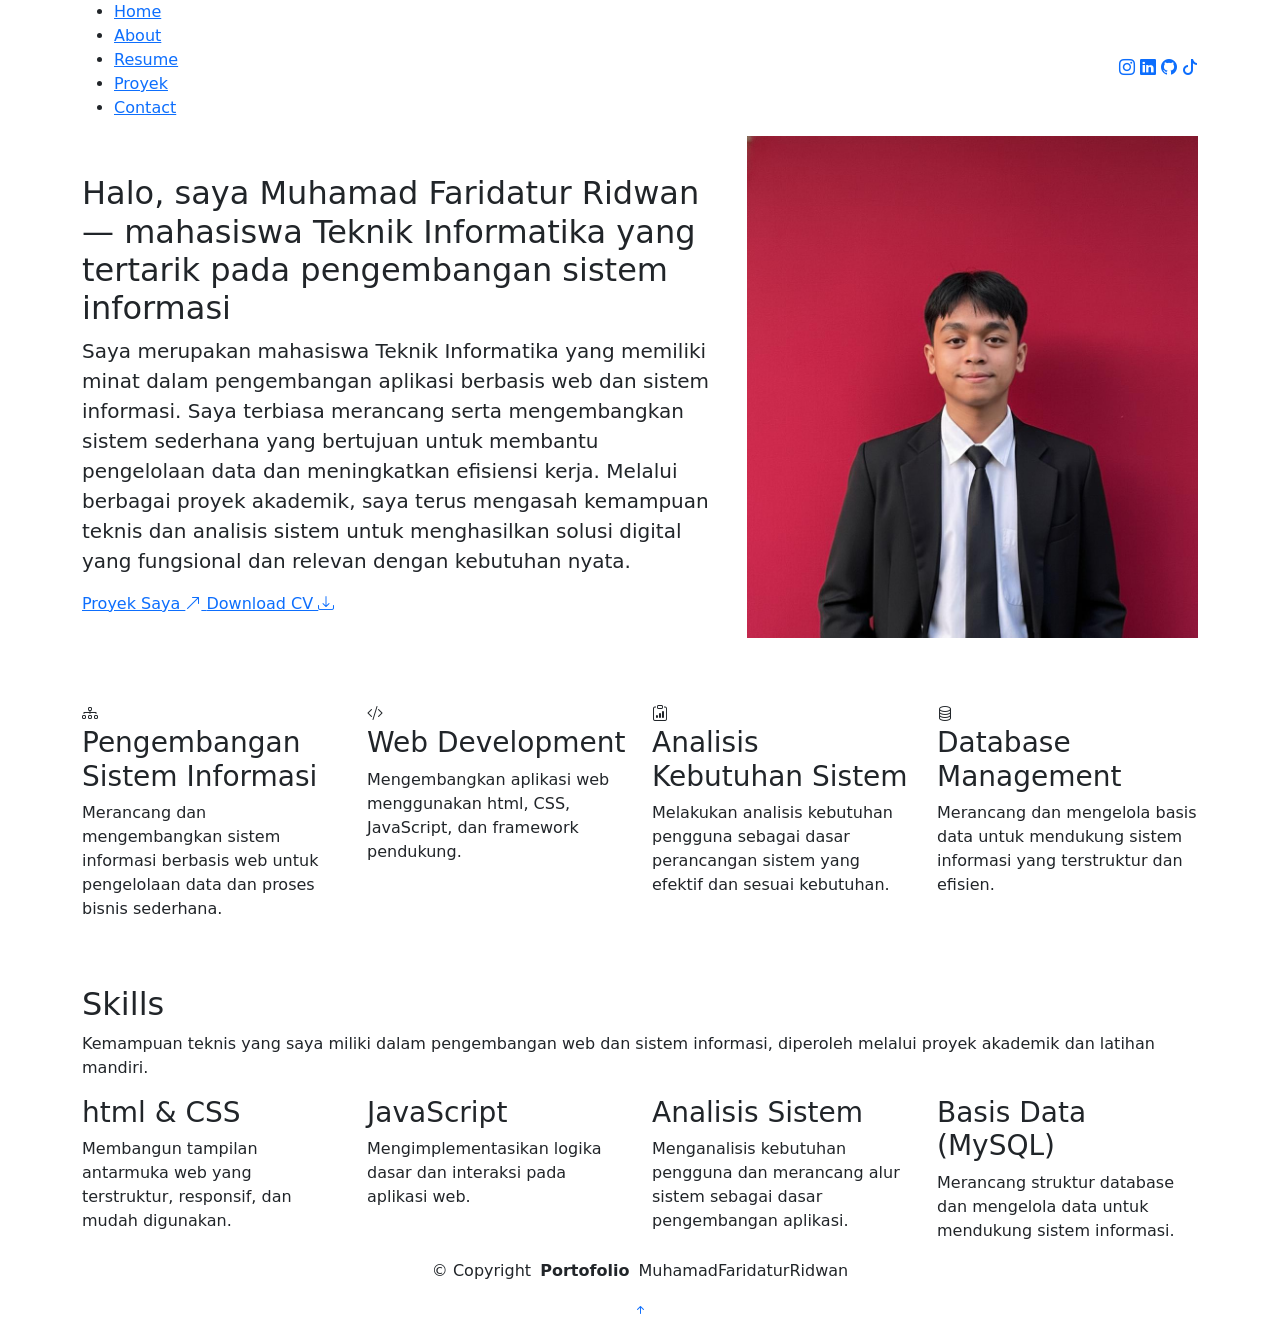
==== commit e996aba1: "tambah link" ====
--- a/about.html
+++ b/about.html
@@ -59,8 +59,9 @@
 
       <div class="header-social-links">
         <a href="https://www.instagram.com/mhmd.farid___?igsh=MWUzeWpzb3I0b295OQ%3D%3D&utm_source=qr" target="_blank"><i class="bi bi-instagram"></i></a>
-        <a href="#" class="linkedin"><i class="bi bi-linkedin"></i></a>
+        <a href="https://id.linkedin.com/in/muhamad-faridatur-ridwan-646a723b2" target="_blank" class="linkedin"><i class="bi bi-linkedin"></i></a>
         <a href="https://github.com/MuhamadFaridaturRidwan" target="_blank"><i class="bi bi-github"></i></a>
+        <a href="https://www.tiktok.com/@fariddd_100?_r=1&_t=ZS-94E9tbmhfD2" target="_blank"><i class="bi bi-tiktok"></i></a>
       </div>
 
     </div>
@@ -87,7 +88,7 @@
                 <a href="proyek.html" class="btn-ghost">
                   Proyek Saya <i class="bi bi-arrow-up-right"></i>
                 </a>
-                <a href="https://docs.google.com/document/d/1pz1nrlSMj72e4f4Q3rbwVtAi1f0vHQRK/edit?usp=sharing&ouid=103524165525950523992&rtpof=true&sd=true" target="_blank" class="link-underline">
+                <a href="https://docs.google.com/document/d/1aAofawEFUjmNoxa24-Rdr5TB92QN53Bn/edit?usp=sharing&ouid=103524165525950523992&rtpof=true&sd=true" target="_blank" class="link-underline">
                   Download CV <i class="bi bi-download"></i>
                 </a>
               </div>
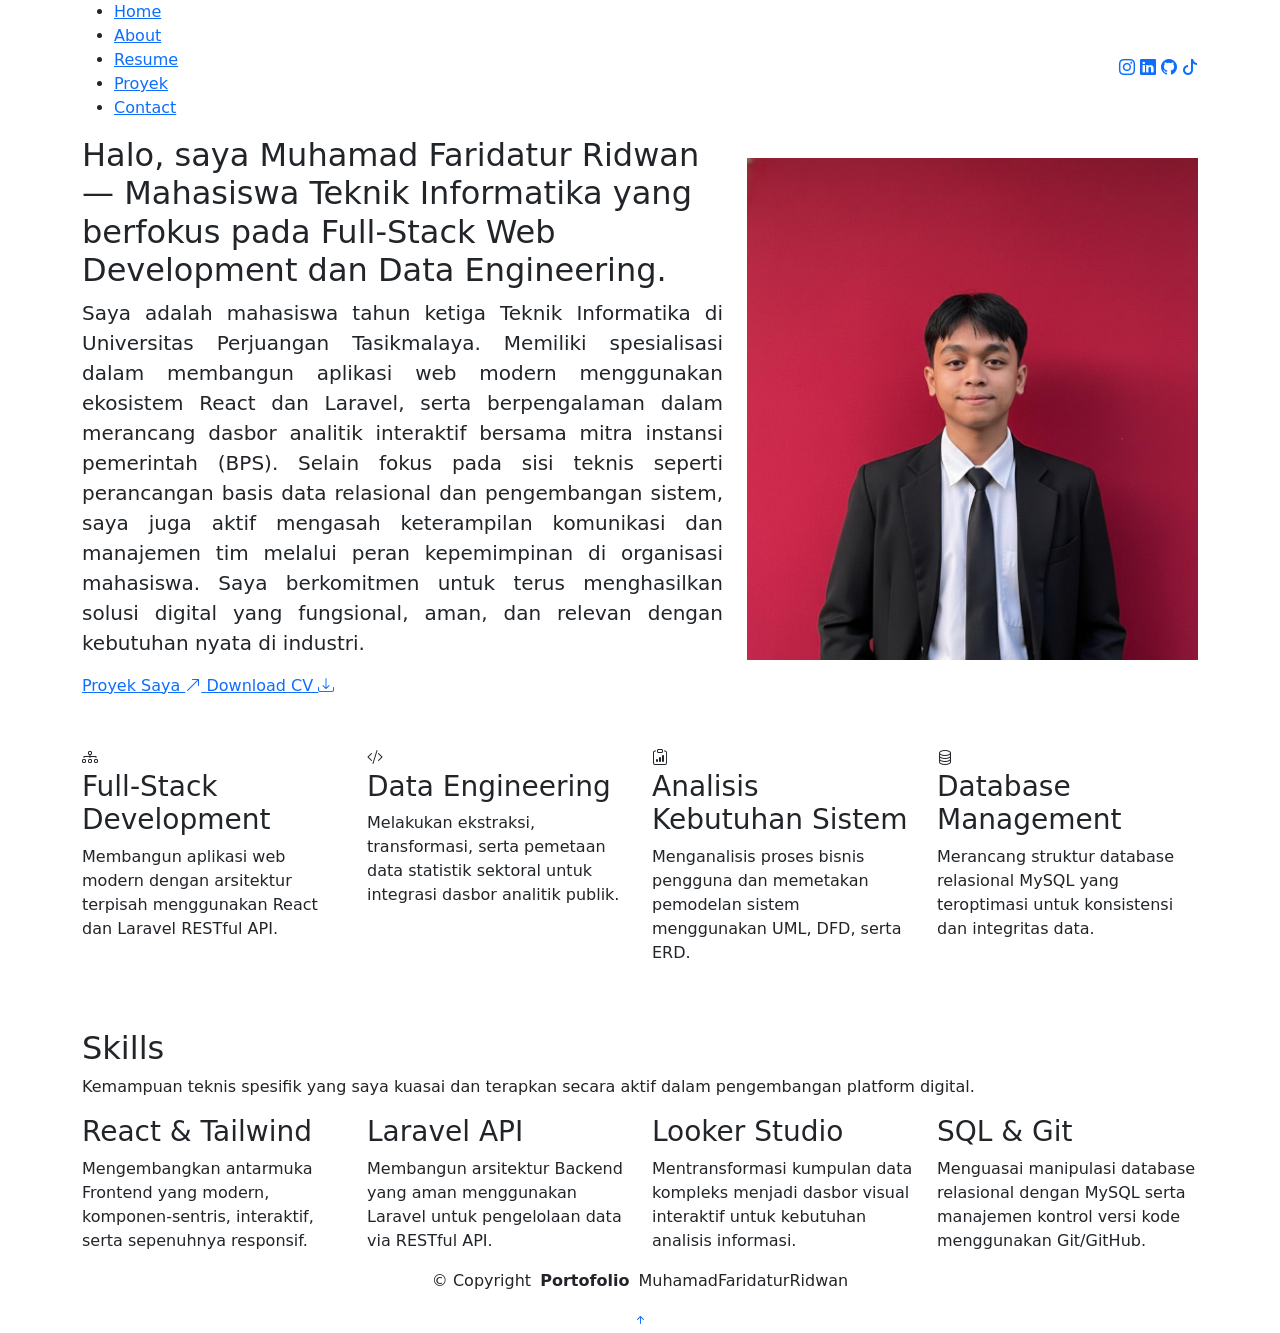
==== commit a0489f02: "Update personal information and skills in portfolio pages for clarity and relevance" ====
--- a/about.html
+++ b/about.html
@@ -40,11 +40,6 @@
 
   <header id="header" class="header d-flex align-items-center light-background sticky-top">
     <div class="container position-relative d-flex align-items-center justify-content-between">
-
-      <!-- <a href="index.html" class="logo d-flex align-items-center me-auto me-xl-0">
-      <img src="assets/img/logo.webp" alt="">
-      <h1 class="sitename">FolioOne</h1> 
-    </a> -->
 
       <nav id="navmenu" class="navmenu">
         <ul>
@@ -79,16 +74,16 @@
           <div class="col-lg-7" data-aos="fade-right" data-aos-delay="150">
             <div class="intro-content">
               <span class="eyebrow"></span>
-              <h2 class="headline">Halo, saya Muhamad Faridatur Ridwan — mahasiswa Teknik Informatika yang tertarik pada pengembangan sistem informasi</h2>
-              <p class="lead">
-                Saya merupakan mahasiswa Teknik Informatika yang memiliki minat dalam pengembangan aplikasi berbasis web dan sistem informasi. Saya terbiasa merancang serta mengembangkan sistem sederhana yang bertujuan untuk membantu pengelolaan data dan meningkatkan efisiensi kerja. Melalui berbagai proyek akademik, saya terus mengasah kemampuan teknis dan analisis sistem untuk menghasilkan solusi digital yang fungsional dan relevan dengan kebutuhan nyata.
+              <h2 class="headline">Halo, saya Muhamad Faridatur Ridwan — Mahasiswa Teknik Informatika yang berfokus pada Full-Stack Web Development dan Data Engineering.</h2>
+              <p class="lead" style="text-align: justify;">
+                Saya adalah mahasiswa tahun ketiga Teknik Informatika di Universitas Perjuangan Tasikmalaya. Memiliki spesialisasi dalam membangun aplikasi web modern menggunakan ekosistem React dan Laravel, serta berpengalaman dalam merancang dasbor analitik interaktif bersama mitra instansi pemerintah (BPS). Selain fokus pada sisi teknis seperti perancangan basis data relasional dan pengembangan sistem, saya juga aktif mengasah keterampilan komunikasi dan manajemen tim melalui peran kepemimpinan di organisasi mahasiswa. Saya berkomitmen untuk terus menghasilkan solusi digital yang fungsional, aman, dan relevan dengan kebutuhan nyata di industri.
               </p>
 
               <div class="cta-group">
                 <a href="proyek.html" class="btn-ghost">
                   Proyek Saya <i class="bi bi-arrow-up-right"></i>
                 </a>
-                <a href="https://docs.google.com/document/d/1aAofawEFUjmNoxa24-Rdr5TB92QN53Bn/edit?usp=sharing&ouid=103524165525950523992&rtpof=true&sd=true" target="_blank" class="link-underline">
+                <a href="https://drive.google.com/file/d/1-vk1_KUVbEQhTgJOpc2zLtNEvaZ0K8P6/view?usp=drive_link" target="_blank" class="link-underline">
                   Download CV <i class="bi bi-download"></i>
                 </a>
               </div>
@@ -109,29 +104,29 @@
             <div class="col-6 col-md-4 col-lg-3" data-aos="fade-up" data-aos-delay="120">
               <div class="skill-item">
                 <i class="bi bi-diagram-3"></i>
-                <h3>Pengembangan Sistem Informasi</h3>
-                <p>Merancang dan mengembangkan sistem informasi berbasis web untuk pengelolaan data dan proses bisnis sederhana.</p>
+                <h3>Full-Stack Development</h3>
+                <p>Membangun aplikasi web modern dengan arsitektur terpisah menggunakan React dan Laravel RESTful API.</p>
               </div>
             </div>
             <div class="col-6 col-md-4 col-lg-3" data-aos="fade-up" data-aos-delay="180">
               <div class="skill-item">
                 <i class="bi bi-code-slash"></i>
-                <h3>Web Development</h3>
-                <p>Mengembangkan aplikasi web menggunakan html, CSS, JavaScript, dan framework pendukung.</p>
+                <h3>Data Engineering</h3>
+                <p>Melakukan ekstraksi, transformasi, serta pemetaan data statistik sektoral untuk integrasi dasbor analitik publik.</p>
               </div>
             </div>
             <div class="col-6 col-md-4 col-lg-3" data-aos="fade-up" data-aos-delay="240">
               <div class="skill-item">
                 <i class="bi bi-clipboard-data"></i>
                 <h3>Analisis Kebutuhan Sistem</h3>
-                <p>Melakukan analisis kebutuhan pengguna sebagai dasar perancangan sistem yang efektif dan sesuai kebutuhan.</p>
+                <p>Menganalisis proses bisnis pengguna dan memetakan pemodelan sistem menggunakan UML, DFD, serta ERD.</p>
               </div>
             </div>
             <div class="col-6 col-md-4 col-lg-3" data-aos="fade-up" data-aos-delay="300">
               <div class="skill-item">
                 <i class="bi bi-database"></i>
                 <h3>Database Management</h3>
-                <p>Merancang dan mengelola basis data untuk mendukung sistem informasi yang terstruktur dan efisien.</p>
+                <p>Merancang struktur database relasional MySQL yang teroptimasi untuk konsistensi dan integritas data.</p>
               </div>
             </div>
           </div>
@@ -142,13 +137,13 @@
 
     </section><!-- /About Section -->
 
-        <!-- Skills Section -->
+    <!-- Skills Section -->
     <section id="skills" class="skills section">
 
         <!-- Section Title -->
         <div class="container section-title" data-aos="fade-up">
           <h2>Skills</h2>
-          <p>Kemampuan teknis yang saya miliki dalam pengembangan web dan sistem informasi, diperoleh melalui proyek akademik dan latihan mandiri.</p>
+          <p>Kemampuan teknis spesifik yang saya kuasai dan terapkan secara aktif dalam pengembangan platform digital.</p>
         </div><!-- End Section Title -->
 
         <div class="container" data-aos="fade-up" data-aos-delay="100">
@@ -157,29 +152,29 @@
 
             <div class="col-md-6 col-lg-3" data-aos="fade-up" data-aos-delay="100">
               <div class="skill-box">
-                <h3>html & CSS</h3>
-                <p>Membangun tampilan antarmuka web yang terstruktur, responsif, dan mudah digunakan.</p>
+                <h3>React & Tailwind</h3>
+                <p>Mengembangkan antarmuka Frontend yang modern, komponen-sentris, interaktif, serta sepenuhnya responsif.</p>
               </div>
             </div>
 
             <div class="col-md-6 col-lg-3" data-aos="fade-up" data-aos-delay="200">
               <div class="skill-box">
-                <h3>JavaScript</h3>
-                <p>Mengimplementasikan logika dasar dan interaksi pada aplikasi web.</p>
+                <h3>Laravel API</h3>
+                <p>Membangun arsitektur Backend yang aman menggunakan Laravel untuk pengelolaan data via RESTful API.</p>
               </div>
             </div>
 
             <div class="col-md-6 col-lg-3" data-aos="fade-up" data-aos-delay="300">
               <div class="skill-box">
-                <h3>Analisis Sistem</h3>
-                <p>Menganalisis kebutuhan pengguna dan merancang alur sistem sebagai dasar pengembangan aplikasi.</p>
+                <h3>Looker Studio</h3>
+                <p>Mentransformasi kumpulan data kompleks menjadi dasbor visual interaktif untuk kebutuhan analisis informasi.</p>
               </div>
             </div>
 
             <div class="col-md-6 col-lg-3" data-aos="fade-up" data-aos-delay="400">
               <div class="skill-box">
-                <h3>Basis Data (MySQL)</h3>
-                <p>Merancang struktur database dan mengelola data untuk mendukung sistem informasi.</p>
+                <h3>SQL & Git</h3>
+                <p>Menguasai manipulasi database relasional dengan MySQL serta manajemen kontrol versi kode menggunakan Git/GitHub.</p>
               </div>
             </div>
 
@@ -192,13 +187,11 @@
   </main>
 
   <footer id="footer" class="footer">
-
     <div class="container">
       <div class="copyright text-center ">
         <p>© <span>Copyright</span> <strong class="px-1 sitename">Portofolio</strong> <span>MuhamadFaridaturRidwan<br></span></p>
       </div>
     </div>
-
   </footer>
 
   <!-- Scroll Top -->
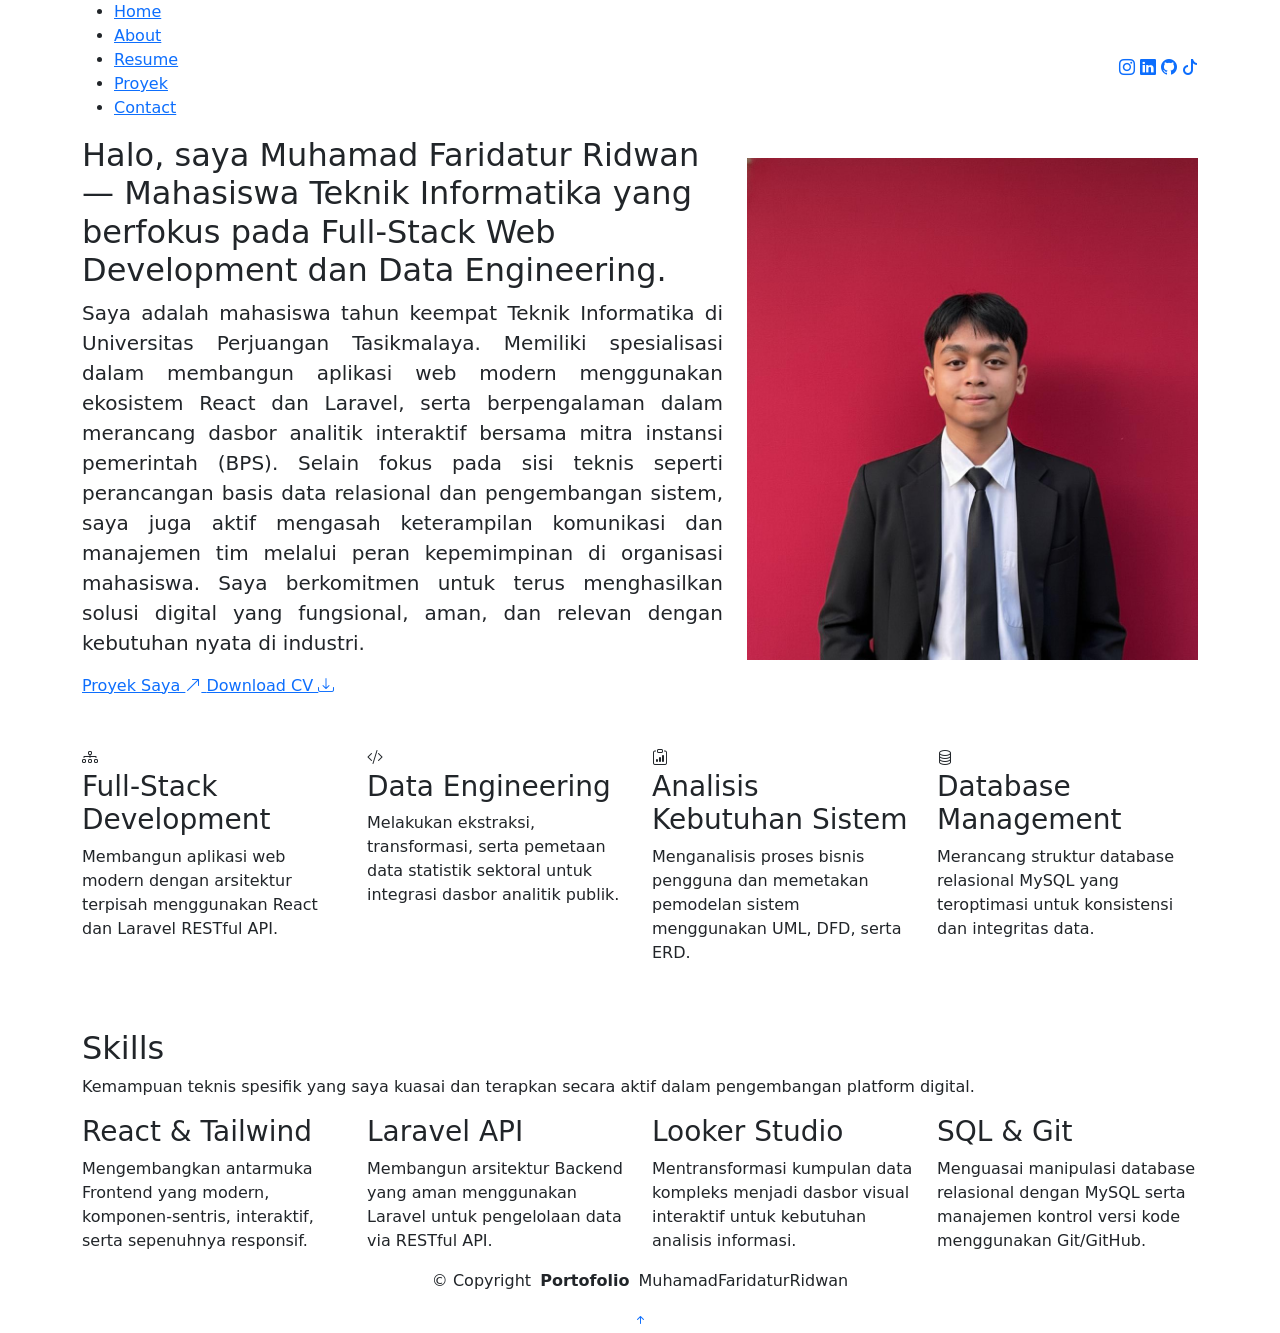
==== commit c6a461b6: "Update academic year in about and index pages for accuracy" ====
--- a/about.html
+++ b/about.html
@@ -76,7 +76,7 @@
               <span class="eyebrow"></span>
               <h2 class="headline">Halo, saya Muhamad Faridatur Ridwan — Mahasiswa Teknik Informatika yang berfokus pada Full-Stack Web Development dan Data Engineering.</h2>
               <p class="lead" style="text-align: justify;">
-                Saya adalah mahasiswa tahun ketiga Teknik Informatika di Universitas Perjuangan Tasikmalaya. Memiliki spesialisasi dalam membangun aplikasi web modern menggunakan ekosistem React dan Laravel, serta berpengalaman dalam merancang dasbor analitik interaktif bersama mitra instansi pemerintah (BPS). Selain fokus pada sisi teknis seperti perancangan basis data relasional dan pengembangan sistem, saya juga aktif mengasah keterampilan komunikasi dan manajemen tim melalui peran kepemimpinan di organisasi mahasiswa. Saya berkomitmen untuk terus menghasilkan solusi digital yang fungsional, aman, dan relevan dengan kebutuhan nyata di industri.
+                Saya adalah mahasiswa tahun keempat Teknik Informatika di Universitas Perjuangan Tasikmalaya. Memiliki spesialisasi dalam membangun aplikasi web modern menggunakan ekosistem React dan Laravel, serta berpengalaman dalam merancang dasbor analitik interaktif bersama mitra instansi pemerintah (BPS). Selain fokus pada sisi teknis seperti perancangan basis data relasional dan pengembangan sistem, saya juga aktif mengasah keterampilan komunikasi dan manajemen tim melalui peran kepemimpinan di organisasi mahasiswa. Saya berkomitmen untuk terus menghasilkan solusi digital yang fungsional, aman, dan relevan dengan kebutuhan nyata di industri.
               </p>
 
               <div class="cta-group">
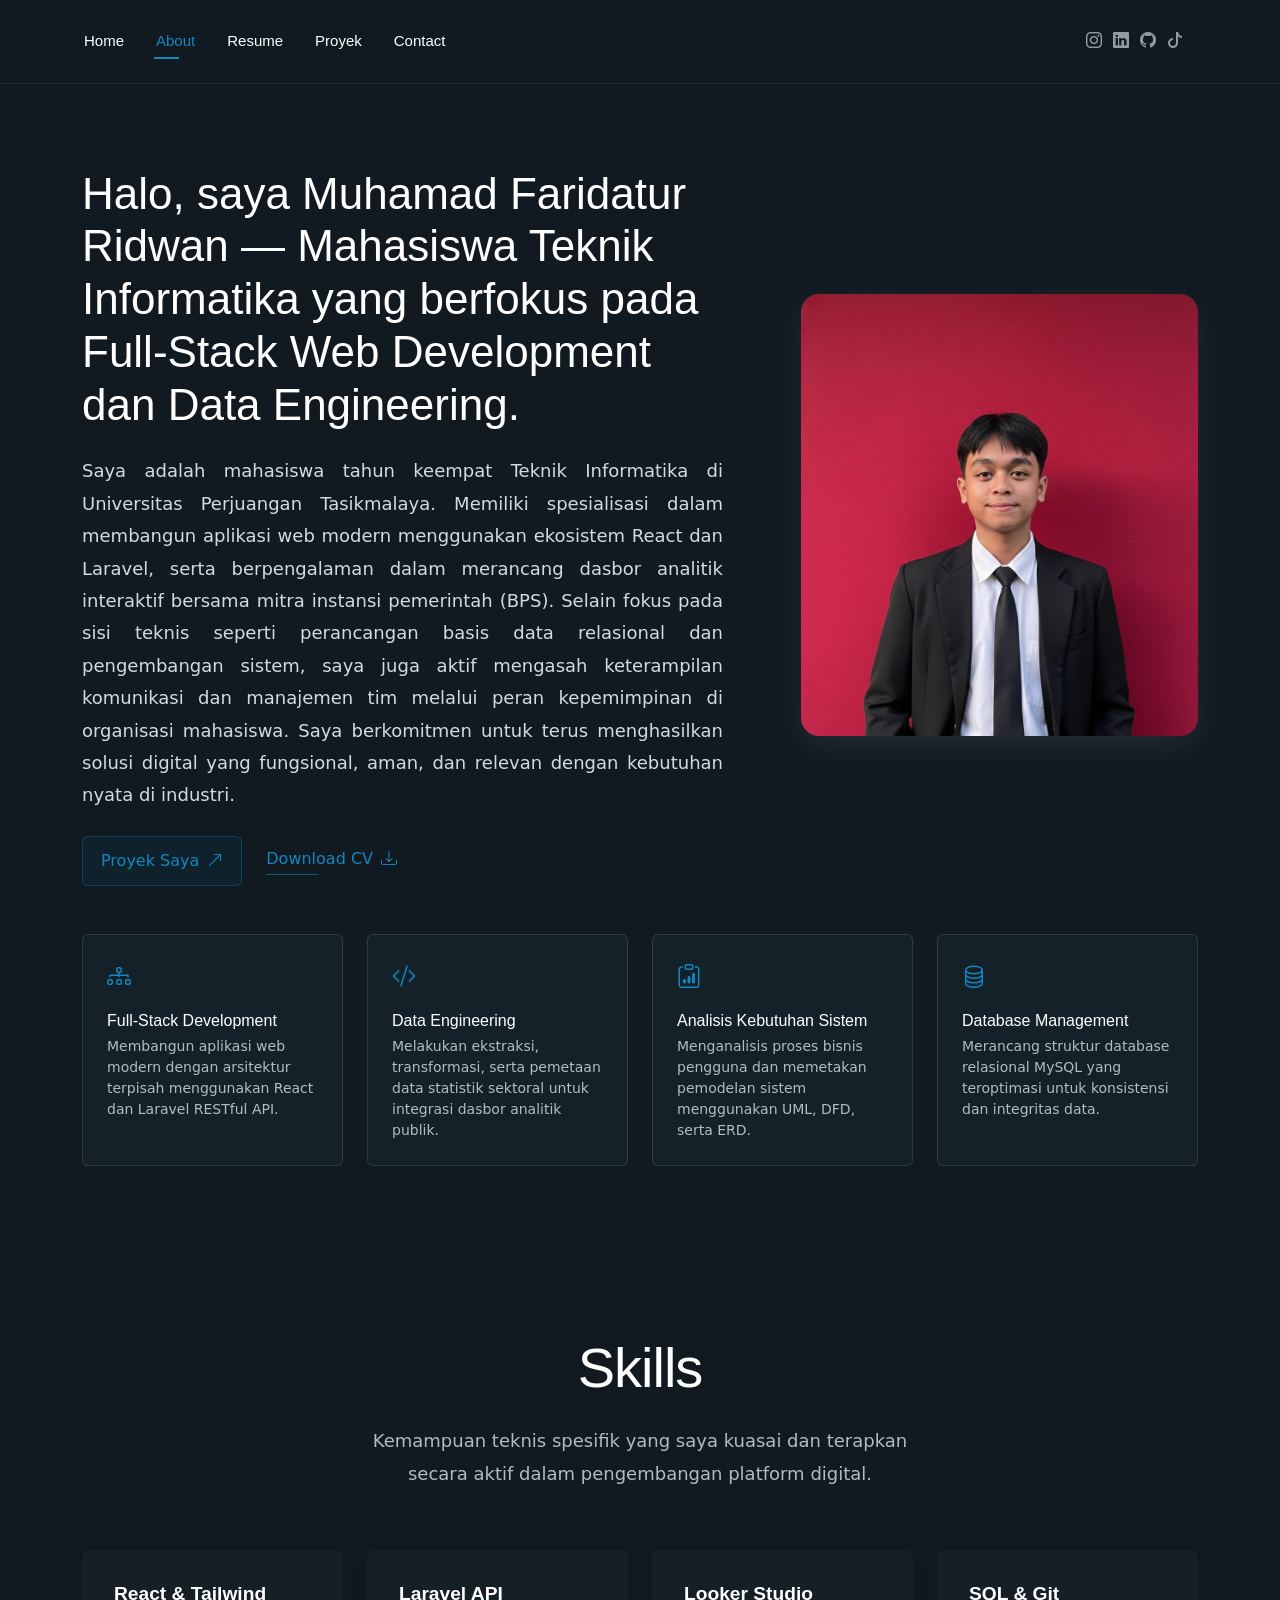
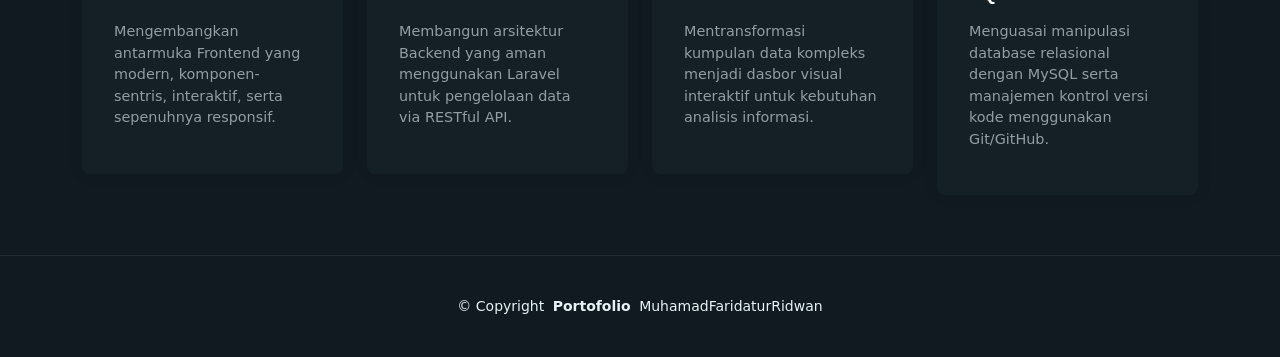
==== commit de87a6e0: "Update Instagram link across multiple pages for consistency" ====
--- a/about.html
+++ b/about.html
@@ -53,7 +53,7 @@
       </nav>
 
       <div class="header-social-links">
-        <a href="https://www.instagram.com/mhmd.farid___?igsh=MWUzeWpzb3I0b295OQ%3D%3D&utm_source=qr" target="_blank"><i class="bi bi-instagram"></i></a>
+        <a href="https://www.instagram.com/mhmdfaridaturr?cplk=MWUzeWpzb3I0b295OQ%3D%3D&utm_source=qr" target="_blank"><i class="bi bi-instagram"></i></a>
         <a href="https://id.linkedin.com/in/muhamad-faridatur-ridwan-646a723b2" target="_blank" class="linkedin"><i class="bi bi-linkedin"></i></a>
         <a href="https://github.com/MuhamadFaridaturRidwan" target="_blank"><i class="bi bi-github"></i></a>
         <a href="https://www.tiktok.com/@fariddd_100?_r=1&_t=ZS-94E9tbmhfD2" target="_blank"><i class="bi bi-tiktok"></i></a>
--- a/assets/css/main.css
+++ b/assets/css/main.css
@@ -842,11 +842,15 @@
 
 .hero .hero-image .image-wrapper {
   position: relative;
-  max-width: 450px;
+  max-width: 400px;
   margin: 0 auto;
 }
 
 .hero .hero-image .image-wrapper img {
+  width: 100%;
+  max-height: 90vh;     
+  object-fit: cover; 
+  object-position: top;
   border-radius: 20px;
   box-shadow: 0 5px 15px color-mix(in srgb, var(--default-color), transparent 95%);
   transition: transform 0.3s ease;
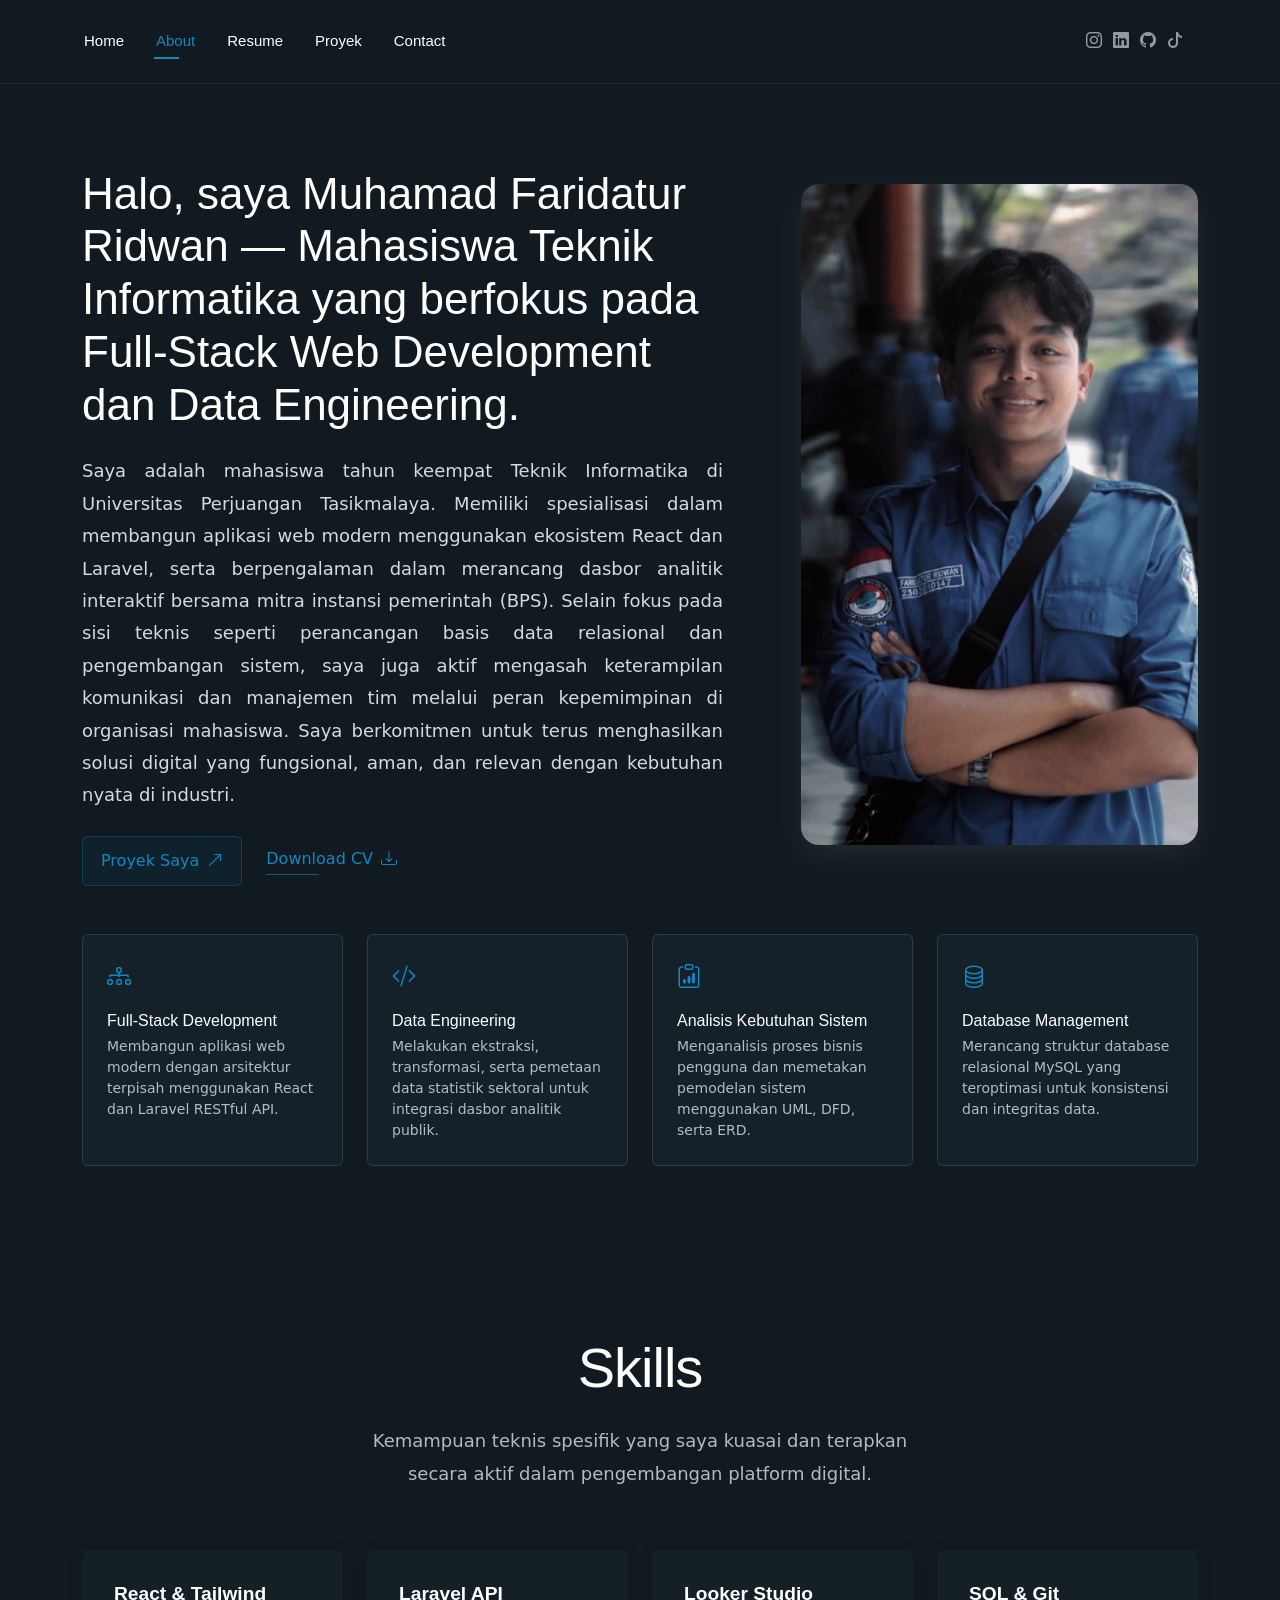
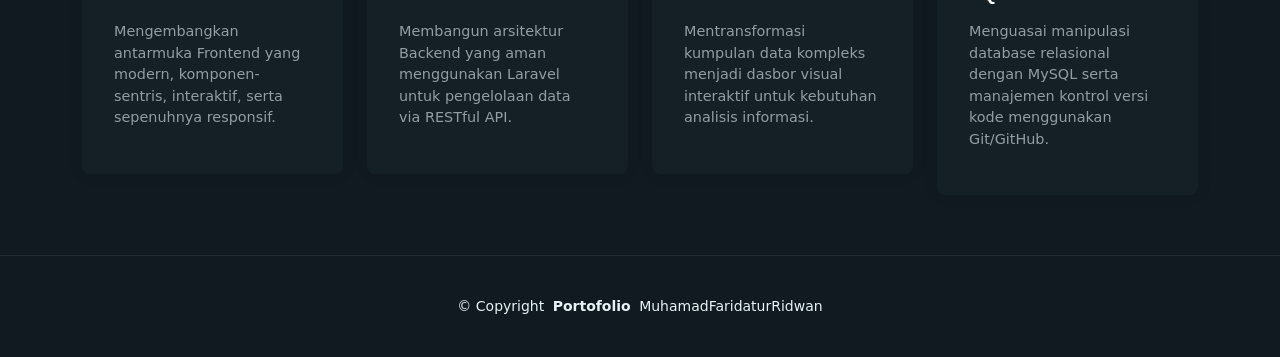
==== commit 31d3f7d5: "Update CV download link and profile image for consistency" ====
--- a/about.html
+++ b/about.html
@@ -83,7 +83,7 @@
                 <a href="proyek.html" class="btn-ghost">
                   Proyek Saya <i class="bi bi-arrow-up-right"></i>
                 </a>
-                <a href="https://drive.google.com/file/d/1-vk1_KUVbEQhTgJOpc2zLtNEvaZ0K8P6/view?usp=drive_link" target="_blank" class="link-underline">
+                <a href="https://drive.google.com/file/d/1fuv1rKYNmVyHjgah2CWDdJ5pWPW69aJI/view?usp=sharing" target="_blank" class="link-underline">
                   Download CV <i class="bi bi-download"></i>
                 </a>
               </div>
@@ -92,7 +92,7 @@
 
           <div class="col-lg-5" data-aos="zoom-in" data-aos-delay="250">
             <figure class="profile-figure text-center text-lg-end">
-              <img src="assets/img/profile/farid.jpeg" alt="Portrait of Alex" class="img-fluid profile-photo">
+              <img src="assets/img/profile/ridwan.jpeg" alt="Portrait of Alex" class="img-fluid profile-photo">
             </figure>
           </div>
         </div>
